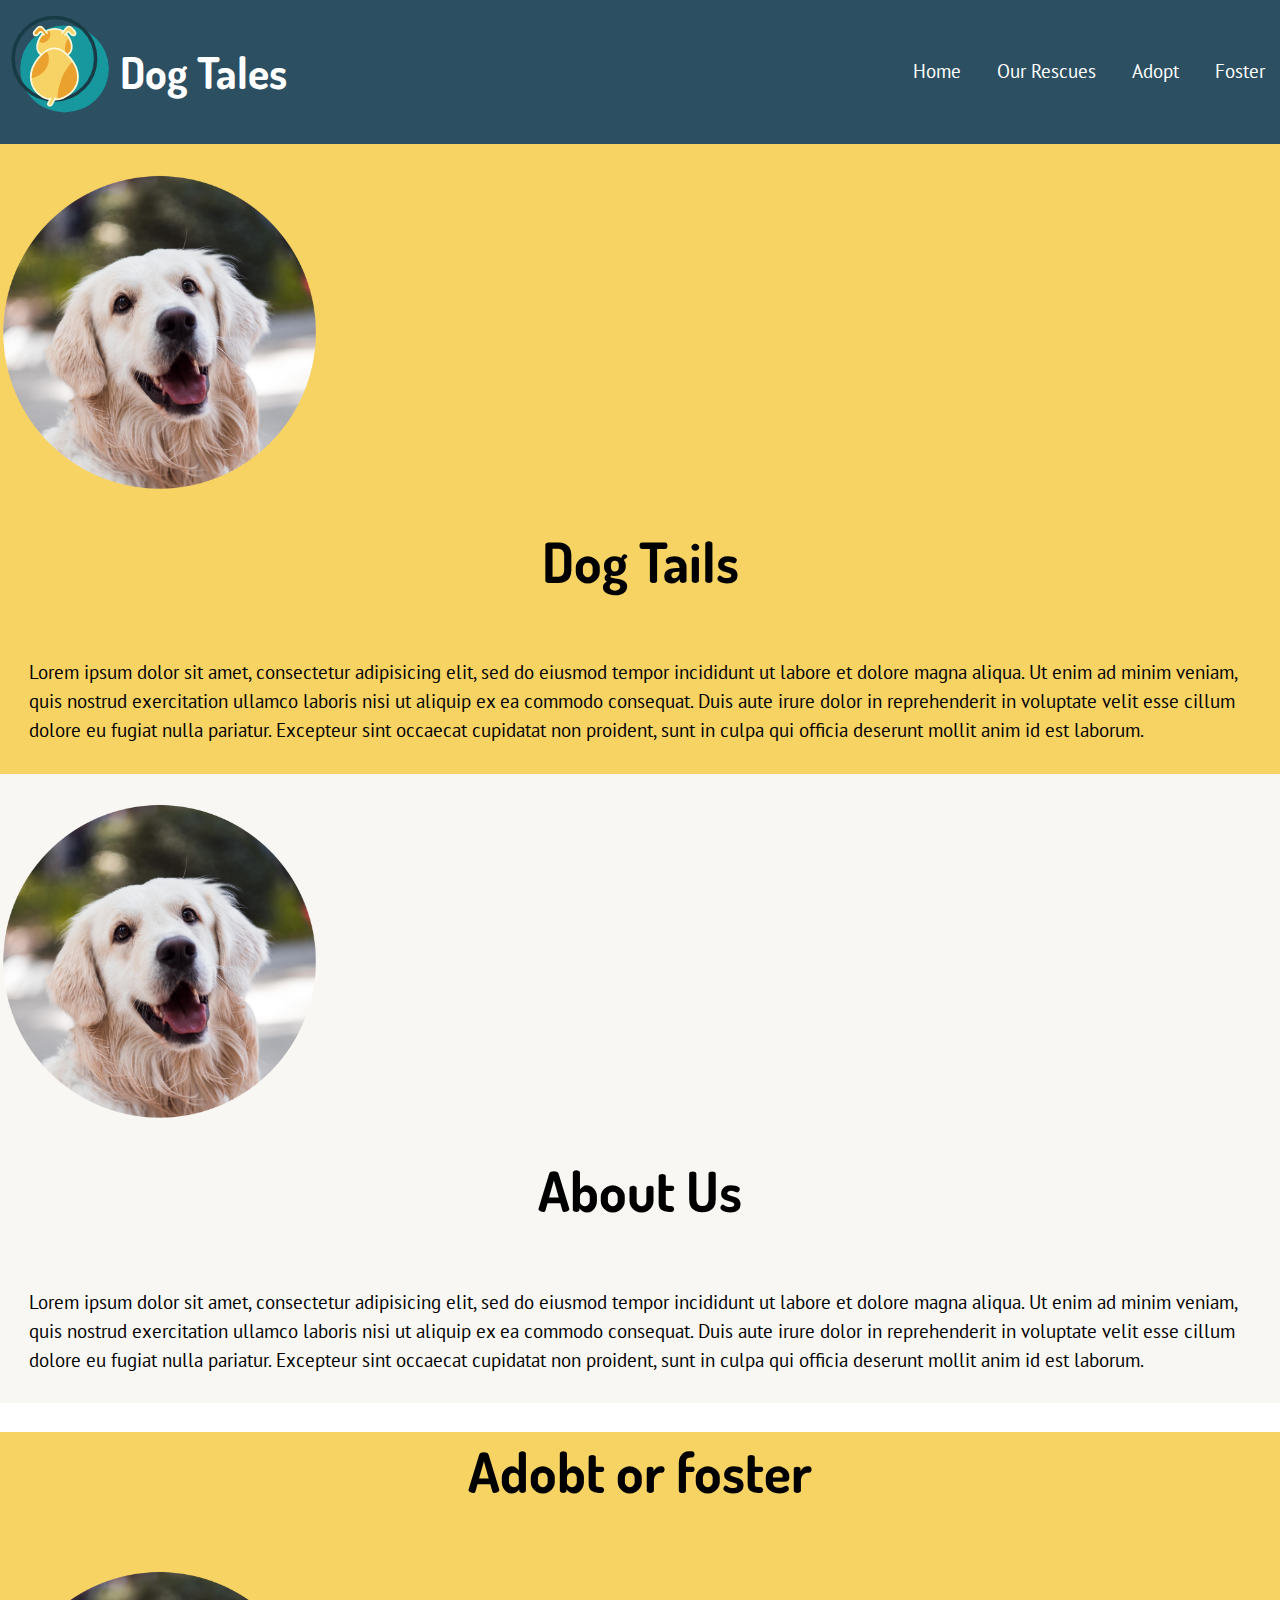
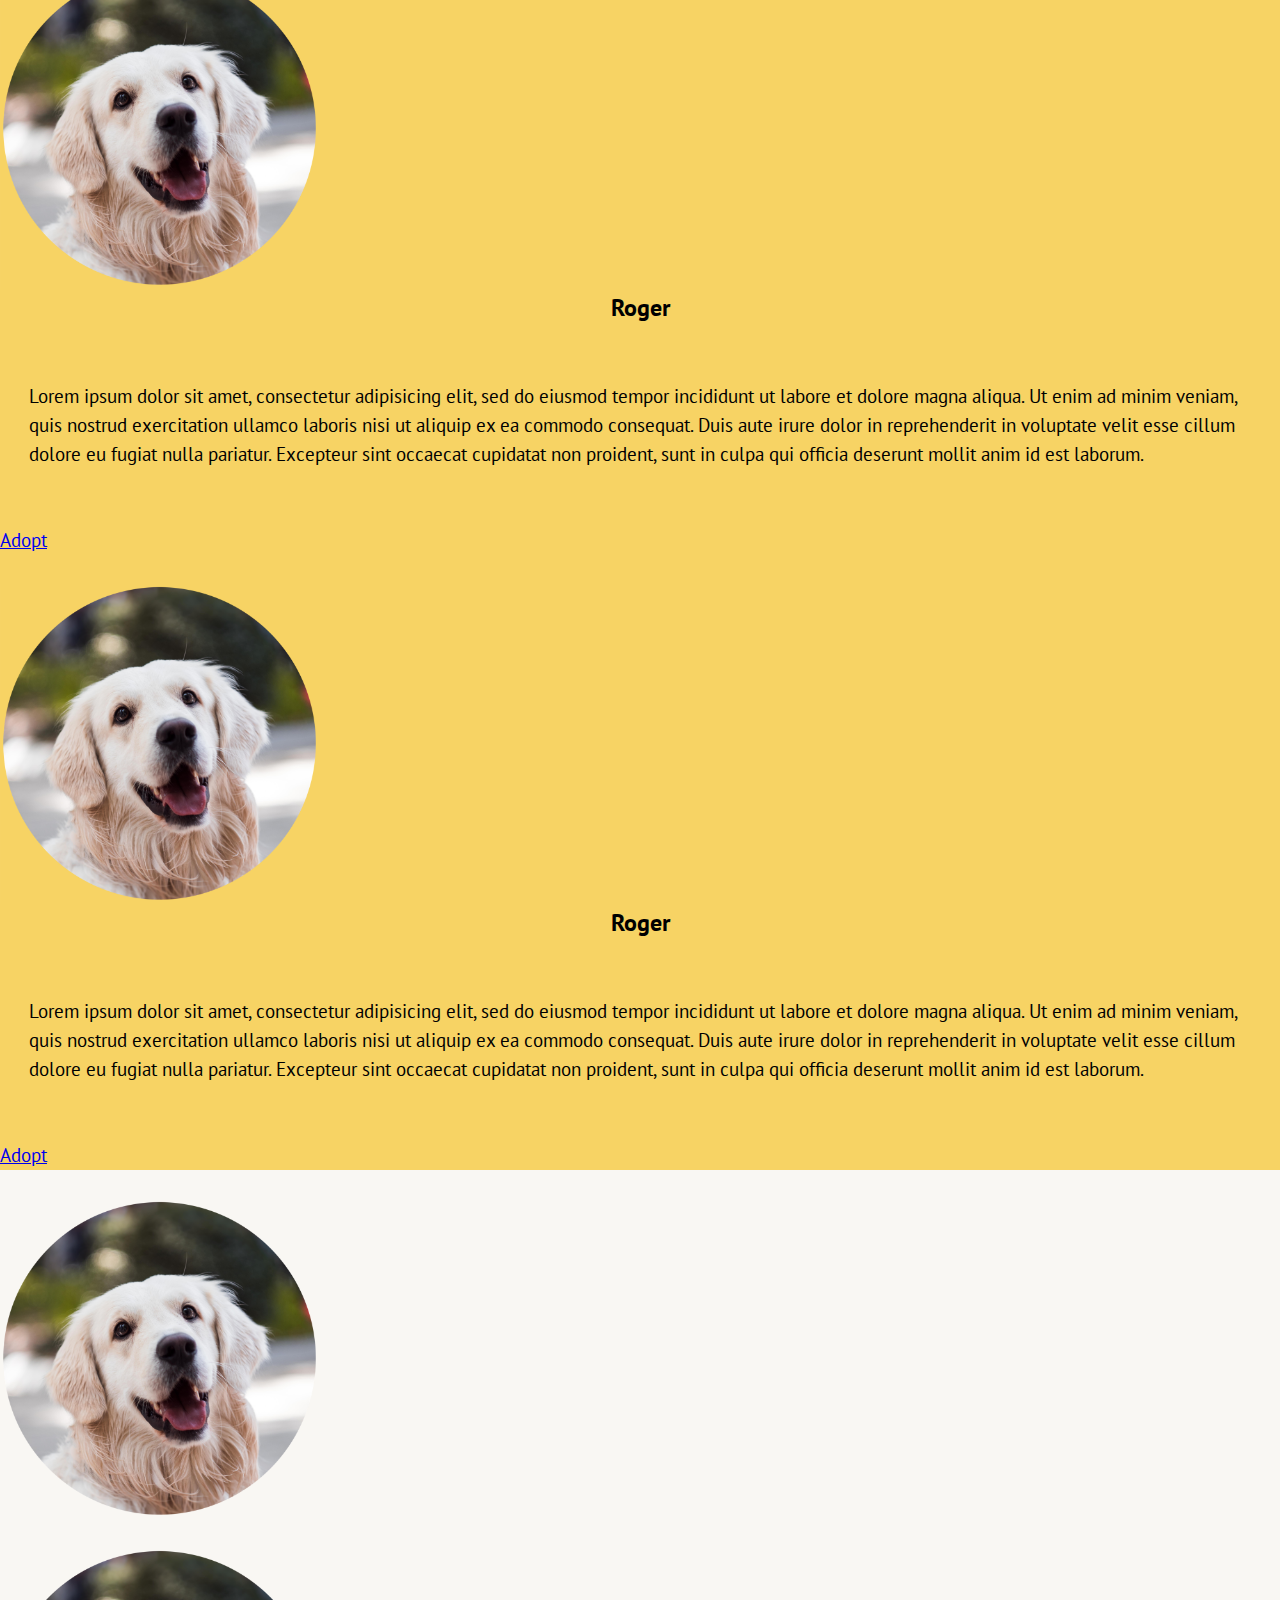
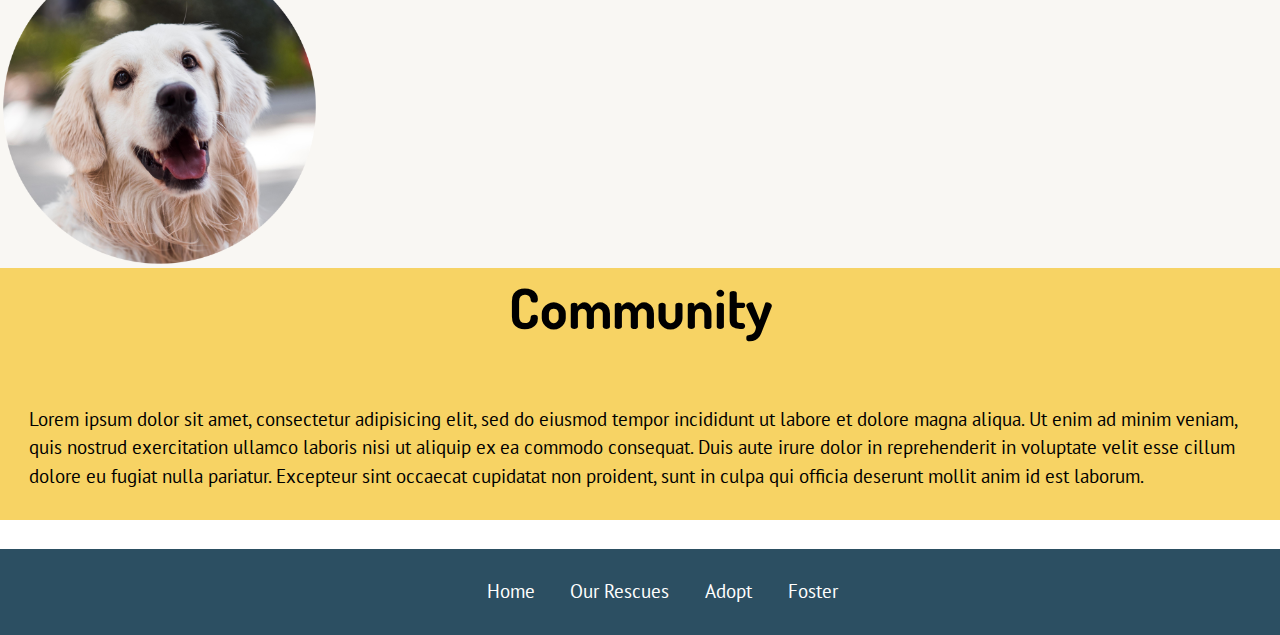
==== index.html @ 0942e9a0 "Add a section and article into the homepage" ====
<!DOCTYPE html>
<html lang="en" dir="ltr">
<head>
  <meta charset="utf-8">
  <title>Dog Tails</title>
  <meta name="viewport" content="width=device-width,initial-scale=1">
  <link href="css/modules.css" rel="stylesheet">
  <link href="css/grid.css" rel="stylesheet">
  <link href="css/type.css" rel="stylesheet">
  <link href="css/main.css" rel="stylesheet">
  <link href="https://fonts.googleapis.com/css?family=Dosis|PT+Sans" rel="stylesheet">
</head>

<body>
  <header class="grid grid-middle pad-t-1-2 pad-b-1-2" role="banner">
    <div class="unit xs-1 s-1 m-1-3 l-1-3">
      <img src="images/dog-tales-logo.svg" alt="" class="logo">
      <h1 class="yotta pad-t pad-1-2 dosis">Dog Tales</h1>
    </div>
    <nav class="unit xs-1 s-1 m-2-3 l-2-3 nav pad-t" role="nav">
      <ul class="text-right list-group">
        <li><a href="index.html" class="island-1-2">Home</a></li>
        <li><a href="rescues.html" class="island-1-2">Our Rescues</a></li>
        <li><a href="adopt.html" class="island-1-2">Adopt</a></li>
        <li><a href="#" class="island-1-2">Foster</a></li>
      </ul>
    </nav>
  </header>
  <main>
    <section class="yellow">
      <img src="images/lab.png" alt="" class="lab img-flex pad-t push">
      <h2 class="tena dosis text-center">Dog Tails</h2>
      <article class="island">Lorem ipsum dolor sit amet, consectetur adipisicing elit, sed do eiusmod tempor incididunt ut labore et dolore magna aliqua. Ut enim ad minim veniam, quis nostrud exercitation ullamco laboris nisi ut aliquip ex ea commodo consequat. Duis aute irure dolor in reprehenderit in voluptate velit esse cillum dolore eu fugiat nulla pariatur. Excepteur sint occaecat cupidatat non proident, sunt in culpa qui officia deserunt mollit anim id est laborum.</article>
    </section>
    <div class="cream">
      <img src="images/lab.png" alt="" class="lab img-flex pad-t push">
      <h2 class="tena dosis text-center">About Us</h2>
      <p class="island">Lorem ipsum dolor sit amet, consectetur adipisicing elit, sed do eiusmod tempor incididunt ut labore et dolore magna aliqua. Ut enim ad minim veniam, quis nostrud exercitation ullamco laboris nisi ut aliquip ex ea commodo consequat. Duis aute irure dolor in reprehenderit in voluptate velit esse cillum dolore eu fugiat nulla pariatur. Excepteur sint occaecat cupidatat non proident, sunt in culpa qui officia deserunt mollit anim id est laborum.</p>
    </div>
    <div class="yellow">
      <h2 class="tena dosis text-center">Adobt or foster</h2>
      <img src="images/lab.png" alt="" class="lab img-flex pad-t">
      <h4 class="text-center">Roger</h4>
      <p class="island">Lorem ipsum dolor sit amet, consectetur adipisicing elit, sed do eiusmod tempor incididunt ut labore et dolore magna aliqua. Ut enim ad minim veniam, quis nostrud exercitation ullamco laboris nisi ut aliquip ex ea commodo consequat. Duis aute irure dolor in reprehenderit in voluptate velit esse cillum dolore eu fugiat nulla pariatur. Excepteur sint occaecat cupidatat non proident, sunt in culpa qui officia deserunt mollit anim id est laborum.</p>
      <a href="adopt.html" class-"btn btn-ghost">Adopt</a>
      <img src="images/lab.png" alt="" class="lab img-flex pad-t">
      <h4 class="text-center">Roger</h4>
      <p class="island">Lorem ipsum dolor sit amet, consectetur adipisicing elit, sed do eiusmod tempor incididunt ut labore et dolore magna aliqua. Ut enim ad minim veniam, quis nostrud exercitation ullamco laboris nisi ut aliquip ex ea commodo consequat. Duis aute irure dolor in reprehenderit in voluptate velit esse cillum dolore eu fugiat nulla pariatur. Excepteur sint occaecat cupidatat non proident, sunt in culpa qui officia deserunt mollit anim id est laborum.</p>
      <a href="adopt.html" class-"btn btn-ghost">Adopt</a>
    </div>
    <div class="cream">
      <img src="images/lab.png" alt="" class="lab img-flex pad-t">
      <img src="images/lab.png" alt="" class="lab img-flex pad-t">
    </div>
    <div class="yellow">
      <h2 class="tena dosis text-center">Community</h2>
      <p class="island">Lorem ipsum dolor sit amet, consectetur adipisicing elit, sed do eiusmod tempor incididunt ut labore et dolore magna aliqua. Ut enim ad minim veniam, quis nostrud exercitation ullamco laboris nisi ut aliquip ex ea commodo consequat. Duis aute irure dolor in reprehenderit in voluptate velit esse cillum dolore eu fugiat nulla pariatur. Excepteur sint occaecat cupidatat non proident, sunt in culpa qui officia deserunt mollit anim id est laborum.</p>
    </div>
  </main>
  <footer>
    <nav class="unit xs-1 s-1 m-2-3 l-2-3 nav pad-t">
      <ul class="text-right list-group">
        <li><a href="index.html" class="island-1-2">Home</a></li>
        <li><a href="rescues.html" class="island-1-2">Our Rescues</a></li>
        <li><a href="adopt.html" class="island-1-2">Adopt</a></li>
        <li><a href="#" class="island-1-2">Foster</a></li>
      </ul>
    </nav>
  </footer>
</body>
</html>
---- css/modules.css ----
/*
 * Modulifier || Code released under the UNLICENSE
 * Code under other copyrights & licenses listed below.
 * https://modulifier.web-dev.tools/#responsive;images;list-group;embed;media-object;icons;hidden;positioning;nice-lists;forms;buttons;accessibility;print
 */

@-moz-viewport { width: device-width; scale: 1; }
@-ms-viewport { width: device-width; scale: 1; }
@-o-viewport { width: device-width; scale: 1; }
@-webkit-viewport { width: device-width; scale: 1; }
@viewport { width: device-width; scale: 1; }

html {
  box-sizing: border-box;
  -moz-text-size-adjust: 100%;
  -ms-text-size-adjust: 100%;
  -webkit-text-size-adjust: 100%;
  text-size-adjust: 100%;
}

*, *::before, *::after {
  box-sizing: inherit;
}

body {
  margin: 0;
}

article,
aside,
details,
figcaption,
figure,
footer,
header,
main,
menu,
nav,
section,
summary {
  display: block;
}

audio,
canvas,
progress,
video {
  display: inline-block;
  vertical-align: baseline;
}

template {
  display: none;
}

details {
  cursor: pointer;
}

audio:not([controls]) {
  display: none;
  height: 0;
}

a,
area,
button,
input,
label,
select,
textarea,
[tabindex] {
  -ms-touch-action: manipulation;
  touch-action: manipulation;
}

img {
  border: 0;
}

.img-flex,
.img-flex img {
  display: block;
  width: 100%;
}

svg {
  fill: currentColor;
}

svg:not(:root) {
  overflow: hidden;
}

svg.img-flex {
  width: 100%;
  height: 100%;
}

.image-replacement, .ir {
  overflow: hidden;
  direction: ltr;
  text-align: left;
  text-indent: 100%;
  white-space: nowrap;
}

.list-group, .list-group-inline, .list-group--inline {
  padding-left: 0;
  list-style-type: none;
}

.list-group > dd {
  margin-left: 0;
}

.list-group-inline::before,
.list-group-inline::after,
.list-group--inline::before,
.list-group--inline::after {
  content: "";
  display: table;
}

.list-group-inline::after,
.list-group--inline::after {
  clear: both;
}

.list-group-inline > li,
.list-group--inline > li {
  display: inline-block;
}

.list-group-inline > dt,
.list-group--inline > dt {
  clear: left;
  float: left;
  width: 11em;
}

.list-group-inline > dd,
.list-group--inline > dd {
  float: left;
  min-width: 12em;
}

.embed {
  margin-left: 0;
  margin-right: 0;
  overflow: hidden;
  position: relative;
  width: 100%;
}

.embed-1by1, .embed--1by1 {
  padding-top: 100%; /* Square */
}

.embed-4by3, .embed--4by3 {
  padding-top: 75%; /* Traditional TV/computer screens */
}

.embed-iso216, .embed--iso216 {
  padding-top: 70.92%; /* A-standard paper sizes */
}

.embed-3by2, .embed--3by2 {
  padding-top: 66.6%; /* Classic 35 mm film & most digital photos, landscape */
}

.embed-2by3, .embed--2by3 {
  padding-top: 150%; /* Classic 35 mm film & most digital photos, portrait */
}

.embed-golden, .embed--golden {
  padding-top: 61.8%; /* The Golden Ratio */
}

.embed-16by9, .embed--16by9 {
  padding-top: 56.25%; /* HD TV */
}

.embed-185by100, .embed--185by100 {
  padding-top: 54.05%; /* Common widescreen cinema */
}

.embed-24by10, .embed--24by10 {
  padding-top: 41.667%; /* Widescreen cinema: 2.4:1 */
}

.embed-3by1, .embed--3by1 {
  padding-top: 33.3333%; /* Panorama photos */
}

.embed-4by1, .embed--4by1 {
  padding-top: 25%; /* Polyvision */
}

.embed-5by1, .embed--5by1 {
  padding-top: 20%; /* Really wide... */
}

.embed-item, .embed__item {
  min-height: 100%;
  left: 0;
  position: absolute;
  top: 0;
  width: 100%;
}

.media {
  overflow: hidden;
}

.media-img, .media__img {
  float: left;
}

.media-img-reversed, .media__img--reversed {
  float: right;
}

.media-img-stacked, .media__img--stacked {
  float: none;
}

.media-body, .media__body {
  overflow: hidden;
  min-width: 12em; /* Slightly less than 200px, responsiveness built in */
}

.icon {
  display: inline-block;
  position: relative;
  background: transparent none no-repeat center center;
  background-size: contain;
  vertical-align: middle;
}

.i-16, .i--16 {
  height: 16px;
  width: 16px;
}

.i-18, .i--18 {
  height: 18px;
  width: 18px;
}

.i-20, .i--20 {
  height: 20px;
  width: 20px;
}

.i-24, .i--24 {
  height: 24px;
  width: 24px;
}

.i-32, .i--32 {
  height: 32px;
  width: 32px;
}

.i-48, .i--48 {
  height: 48px;
  width: 48px;
}

.i-64, .i--64 {
  height: 64px;
  width: 64px;
}

.i-96, .i--96 {
  height: 96px;
  width: 96px;
}

.i-128, .i--128 {
  height: 128px;
  width: 128px;
}

.i-192, .i--192 {
  height: 192px;
  width: 192px;
}

.i-256, .i--256 {
  height: 256px;
  width: 256px;
}

.icon img,
.icon svg {
  left: 0;
  height: 100%;
  position: absolute;
  top: 0;
  width: 100%;
  fill: currentColor;
}

.icon-label {
  vertical-align: middle;
}

.icon-link,
.icon-link:focus,
.icon-link:hover {
  text-decoration: none;
}

[hidden], .hidden {
  /* stylelint-disable declaration-no-important */
  display: none !important;
  visibility: hidden !important;
  /* stylelint-enable */
}

.visually-hidden {
  height: 1px;
  margin: -1px;
  overflow: hidden;
  padding: 0;
  position: absolute;
  width: 1px;
  border: 0;
  clip: rect(0 0 0 0);
  clip-path: inset(50%);
}

.visually-hidden.focusable:active, .visually-hidden.focusable:focus {
  height: auto;
  margin: 0;
  overflow: visible;
  position: static;
  width: auto;
  clip: auto;
  clip-path: none;
}

.invisible {
  visibility: hidden;
}

.chop,
.crop {
  overflow: hidden;
}

.truncate {
  max-width: 100%;
  overflow: hidden;
  width: 100%;
  text-overflow: ellipsis;
  white-space: nowrap;
}

.scrollable {
  max-width: 100%;
  overflow-x: auto;
  overflow-y: hidden;
  -webkit-overflow-scrolling: touch;
}

.clearfix::after {
  content: " ";
  display: block;
  clear: both;
}

.left {
  float: left;
}

.right {
  float: right;
}

.center-text,
.center-flow {
  text-align: center;
}

.center-block {
  margin-left: auto;
  margin-right: auto;
}

.no-auto-margins,
.not-centered {
  /* stylelint-disable declaration-no-important */
  margin-left: 0 !important;
  margin-right: 0 !important;
  /* stylelint-enable */
}

.center-content,
.center-content-vertical,
.center-contents,
.center-contents-vertical {
  display: -webkit-flex;
  display: -ms-flexbox;
  display: flex;
  -webkit-justify-content: center;
  -ms-flex-pack: center;
  justify-content: center;
  -webkit-align-items: center;
  -ms-flex-align: center;
  align-items: center;
  -webkit-align-content: center;
  -ms-flex-line-pack: center;
  align-content: center;
  -webkit-flex-direction: column wrap;
  -ms-flex-direction: column wrap;
  flex-flow: column wrap;
}

.center-content-start,
.center-content-vertical-start,
.center-contents-start,
.center-contents-vertical-start {
  display: -webkit-flex;
  display: -ms-flexbox;
  display: flex;
  -webkit-justify-content: center;
  -ms-flex-pack: center;
  justify-content: center;
  -webkit-flex-direction: column wrap;
  -ms-flex-direction: column wrap;
  flex-flow: column wrap;
}

.center-content-horizontal,
.center-contents-horizontal {
  display: -webkit-flex;
  display: -ms-flexbox;
  display: flex;
  -webkit-justify-content: center;
  -ms-flex-pack: center;
  justify-content: center;
  -webkit-align-items: center;
  -ms-flex-align: center;
  align-items: center;
  -webkit-align-content: center;
  -ms-flex-line-pack: center;
  align-content: center;
  -webkit-flex-direction: row wrap;
  -ms-flex-direction: row wrap;
  flex-flow: row wrap;
}

.inline {
  display: inline;
}

.block {
  display: block;
}

.inline-block, .ib {
  display: inline-block;
}

.valign-top {
  vertical-align: top;
}

.valign-bottom {
  vertical-align: bottom;
}

.valign-middle {
  vertical-align: middle;
}

.fixed {
  position: fixed;
}

.relative {
  position: relative;
}

[class*="pin-"],
.absolute {
  position: absolute;
}

.static {
  position: static;
}

.zindex-1 {
  z-index: 1;
}

.zindex-2 {
  z-index: 2;
}

.zindex-3 {
  z-index: 3;
}

.zindex-1000 {
  z-index: 1000;
}

.pin-top-left,
.pin-left-top,
.pin-tl,
.pin-lt {
  top: 0;
  left: 0;
}

.pin-top-right,
.pin-right-top,
.pin-tr,
.pin-rt {
  top: 0;
  right: 0;
}

.pin-bottom-left,
.pin-left-bottom,
.pin-bl,
.pin-lb {
  bottom: 0;
  left: 0;
}

.pin-bottom-right,
.pin-right-bottom,
.pin-br,
.pin-rb {
  bottom: 0;
  right: 0;
}

.pin-top-center,
.pin-center-top,
.pin-tc,
.pin-ct {
  left: 50%;
  top: 0;
  transform: translateX(-50%);
}

.pin-bottom-center,
.pin-center-bottom,
.pin-bc,
.pin-cb {
  bottom: 0;
  left: 50%;
  transform: translateX(-50%);
}

.pin-center-left,
.pin-left-center,
.pin-cl,
.pin-lc {
  left: 0;
  top: 50%;
  transform: translateY(-50%);
}

.pin-center-right,
.pin-right-center,
.pin-cr,
.pin-rc {
  right: 0;
  top: 50%;
  transform: translateY(-50%);
}

.pin-center, .pin-c {
  left: 50%;
  top: 50%;
  transform: translate(-50%, -50%);
}

.width-quarter, .w-1-4 {
  width: 25%;
}

.width-half, .w-1-2 {
  width: 50%;
}

.width-full, .w-1 {
  width: 100%;
}

.height-quarter, .h-1-4 {
  height: 25%;
}

.height-half, .h-1-2 {
  height: 50%;
}

.height-full, .h-1 {
  height: 100%;
}

.height-win-quarter, .h-w-1-4 {
  height: 25vh;
  max-height: 46em;
}

.height-win-half, .h-w-1-2 {
  height: 50vh;
  max-height: 46em;
}

.height-win-full, .h-w-1 {
  height: 100vh;
  max-height: 46em;
}

ul {
  list-style-type: none;
}

ul > li::before {
  content: "·";
  float: left;
  margin-left: -1.6em;
  width: 1.3em;
  text-align: right;
}

ol {
  counter-reset: ol-simple-numbers;
  list-style-type: none;
}

ol > li::before {
  float: left;
  margin-left: -1.6em;
  width: 1.3em;
  counter-increment: ol-simple-numbers;
  content: counter(ol-simple-numbers);
  text-align: right;
}

.list-group > li::before,
.list-group-inline > li::before,
.list-group--inline > li::before {
  content: none;
}

/* stylelint-disable no-descending-specificity */

/*
 * (c) Nicolas Gallagher and Jonathan Neal of Normalize.css || MIT License
 *     https://necolas.github.io/normalize.css/
 */

button,
input,
optgroup,
select,
textarea {
  color: inherit;
  font: inherit;
  margin: 0;
}

button,
input {
  overflow: visible;
}

button,
select {
  text-transform: none;
}

button,
html [type="button"],
[type="reset"],
[type="submit"] {
  -webkit-appearance: button;
  cursor: pointer;
}

button[disabled],
html input[disabled] {
  cursor: default;
}

button::-moz-focus-inner,
input::-moz-focus-inner {
  border: 0;
  padding: 0;
}

[type="checkbox"],
[type="radio"] {
  opacity: 0;
  position: absolute;
  height: 1px;
  width: 1px;
}

[type="number"]::-webkit-inner-spin-button,
[type="number"]::-webkit-outer-spin-button {
  height: auto;
}

[type="search"]::-webkit-search-cancel-button,
[type="search"]::-webkit-search-decoration {
  -webkit-appearance: none;
}

fieldset {
  padding-left: 0;
  padding-right: 0;

  border: 0;
  border-top: 2px solid #666;
}

legend {
  color: inherit;
  display: table;
  max-width: 100%;
  padding: 0 .3em 0 0;
  white-space: normal;

  border: 0;

  font-weight: bold;
}

optgroup {
  font-weight: bold;
}

::-webkit-input-placeholder {
  color: inherit;
  opacity: .54;
}

::-webkit-file-upload-button {
  -webkit-appearance: button;
  font: inherit;
}

/* End Normalize.css code */

label,
.label-block {
  display: block;
  cursor: pointer;
}

[type="checkbox"] + label,
[type="radio"] + label,
.label-inline {
  display: inline-block;
}

input:not([type]),
[type="text"],
[type="number"],
[type="search"],
[type="url"],
[type="email"],
[type="password"],
[type="tel"],
[type="datetime-local"],
[type="month"],
[type="week"],
[type="date"],
[type="time"],
[type="range"],
select,
textarea {
  -moz-appearance: none;
  -webkit-appearance: none;
  appearance: none;
}

input,
textarea {
  display: block;
  width: 100%;

  background-color: #fff;
  border: 2px solid #666;
  border-radius: 0;
}

label {
  vertical-align: middle;
}

textarea {
  max-width: 100%;
  min-height: 4em;
  overflow: auto;
}

[type="color"] {
  display: inline-block;
  width: 2em;
}

select {
  display: block;
  width: 100%;

  background-image: url("data:image/svg+xml,%3Csvg xmlns='http://www.w3.org/2000/svg' width='256' height='256' viewBox='0 0 256 256'%3E%3Cpath fill='none' stroke='%23000' stroke-miterlimit='10' stroke-width='70' d='M36.3 82.1l91.9 91.8 91.5-91.8'/%3E%3C/svg%3E");
  background-repeat: no-repeat;
  background-position: calc(100% - .4em) center;
  background-size: 18px auto;
  background-color: #fff;
  border: 2px solid #666;
  border-radius: 0;
}

[type="checkbox"] + label::before {
  content: " ";
  display: inline-block;
  height: 1.8em;
  margin-right: .3em;
  position: relative;
  vertical-align: middle;
  top: -.1em;
  width: 1.8em;

  background-color: #fff;
  background-size: cover;
  border: 2px solid #666;

  line-height: inherit;
}

[type="checkbox"]:checked + label::before {
  background-image: url("data:image/svg+xml,%3Csvg xmlns='http://www.w3.org/2000/svg' width='256' height='256' viewBox='0 0 256 256'%3E%3Cpath fill='none' stroke='%23000' stroke-miterlimit='10' stroke-width='50' d='M49.9 130.1l50.8 50.7L206.1 75.2'/%3E%3C/svg%3E");
}

[type="checkbox"]:focus + label::before {
  outline: 3px solid #000;
  z-index: 1000;
}

[type="radio"] + label::before {
  content: " ";
  display: inline-block;
  height: 1.8em;
  margin-right: .3em;
  position: relative;
  vertical-align: middle;
  top: -.1em;
  width: 1.8em;

  background-color: #fff;
  background-size: cover;
  border: 2px solid #666;
  border-radius: 50%;

  line-height: inherit;
}

[type="radio"]:checked + label::before {
  background-image: url("data:image/svg+xml,%3Csvg xmlns='http://www.w3.org/2000/svg' width='256' height='256' viewBox='0 0 256 256'%3E%3Ccircle cx='128' cy='128' r='70.4'/%3E%3C/svg%3E");
}

[type="radio"]:focus + label::before,
[type="radio"] + label:focus::before {
  box-shadow: 0 0 0 3px #000;
  z-index: 1000;
}

[type="range"] {
  border: 0;
  background-color: #fff;
}

[type="range"]::-webkit-slider-runnable-track {
  height: 6px;

  -webkit-appearance: none;
  appearance: none;
  background-color: #ccc;
  border: 0;
  border-radius: 3px;
}

[type="range"]:active::-webkit-slider-runnable-track {
  background-color: #ccc;
}

[type="range"]::-moz-range-track {
  height: 6px;

  -moz-appearance: none;
  appearance: none;
  background-color: #ccc;
  border: 0;
  border-radius: 3px;
}

[type="range"]:active::-moz-range-track {
  background-color: #ccc;
}

[type="range"]::-ms-track {
  height: 6px;

  -ms-appearance: none;
  appearance: none;
  background-color: #ccc;
  border: 0;
  border-radius: 3px;
}

[type="range"]:active::-ms-track {
  background-color: #ccc;
}

[type="range"]::-webkit-slider-thumb {
  margin-top: -4px;
  height: 16px;
  width: 16px;

  -webkit-appearance: none;
  appearance: none;
  background-color: #000;
  border: none;
  border-radius: 50%;
}

[type="range"]:hover::-webkit-slider-thumb {
  background-color: #000;
}

[type="range"]:active::-webkit-slider-thumb {
  background-color: #000;
}

[type="range"]::-moz-range-thumb {
  margin-top: -4px;
  height: 16px;
  width: 16px;

  -webkit-appearance: none;
  appearance: none;
  background-color: #000;
  border: none;
  border-radius: 50%;
}

[type="range"]:hover::-moz-range-thumb {
  background-color: #000;
}

[type="range"]:active::-moz-range-thumb {
  background-color: #000;
}

[type="range"]::-ms-thumb {
  margin-top: -4px;
  height: 16px;
  width: 16px;

  -webkit-appearance: none;
  appearance: none;
  background-color: #000;
  border: none;
  border-radius: 50%;
}

[type="range"]:hover::-ms-thumb {
  background-color: #000;
}

[type="range"]:active::-ms-thumb {
  background-color: #000;
}

[type="checkbox"].hide-custom-input + label::before,
[type="checkbox"] + .hide-custom-input::before,
[type="radio"].hide-custom-input + label::before,
[type="radio"] + .hide-custom-input::before {
  content: none;
  display: none;
}

/* stylelint-enable */

.link-box {
  display: block;
  text-decoration: none;
}

/* stylelint-disable no-descending-specificity */

button,
.btn {
  cursor: pointer;
  display: inline-block;
  margin: 0;
  overflow: visible;
  padding: .375em .75em .42em;
  -webkit-appearance: none;
  -moz-appearance: none;
  appearance: none;
  background-color: #333;
  border-radius: 4px;
  border: 3px solid #333;
  color: #fff;
  font: inherit;
  text-decoration: none;
  text-transform: none;
}

button::-moz-focus-inner {
  border: 0;
  padding: 0;
}

/* stylelint-enable */

button:focus,
button:hover,
.btn:focus,
.btn:hover {
  background-color: #000;
  border-color: #000;
  color: #fff;
}

button[disabled] {
  cursor: default;
}

.btn-light, .btn--light {
  background-color: #e2e2e2;
  border-color: #e2e2e2;
  color: #000;
}

.btn-light:focus,
.btn-light:hover,
.btn--light:focus,
.btn--light:hover {
  background-color: #666;
  border-color: #666;
  color: #fff;
}

.btn-ghost,
.btn--ghost {
  background-color: transparent;
  border-color: #333;
  color: #000;
}

.btn-ghost:focus,
.btn-ghost:hover,
.btn--ghost:focus,
.btn--ghost:hover {
  background-color: #e2e2e2;
  border-color: #000;
  color: #000;
}

.btn-link {
  display: inline;
  padding: 0;
  background-color: transparent;
  border-radius: 0;
  border: 0;
  color: inherit;
}

.btn-link:focus,
.btn-link:hover {
  background-color: transparent;
  color: inherit;
}

a:hover, a:active {
  outline: none;
}

a:focus,
[tabindex="0"]:focus,
details:focus,
summary:focus,
input:focus,
textarea:focus,
button:focus,
select:focus {
  outline: 3px solid #000;
  outline-offset: 0;
}

a:focus, [tabindex="0"]:focus {
  outline-offset: 3px;
}

.skip-links {
  margin: 0;
  padding: 0;
  list-style-type: none;
}

.skip-links > li::before {
  content: none; /* Remove the bullets if nice lists is selected */
}

.skip-links a,
.skip-links button {
  padding: .5em .75em;
  position: absolute;
  top: -10em;
  z-index: 10000; /* To make sure they're always on top */
  background-color: #000;
  border: 0;
  color: #fff;
  font-size: 1.125rem;
  font-weight: bold;
  text-decoration: none;
}

.skip-links a:focus,
.skip-links button:focus {
  outline-offset: 3px;
  top: 0;
}

[aria-busy="true"] {
  cursor: progress;
}

[aria-controls] {
  cursor: pointer;
}

[aria-disabled] {
  cursor: default;
}

.print-only {
  display: none;
  visibility: hidden;
}

.page-break-before {
  page-break-before: always;
}

.page-break-after {
  page-break-after: always;
}

.no-page-break-inside {
  page-break-inside: avoid;
}

@media print {

  /* stylelint-disable declaration-no-important */

  .no-print {
    display: none !important;
    visibility: hidden !important;
  }

  .print-only,
  .force-print {
    display: block !important;
    visibility: visible !important;
  }

  /* stylelint-enable */

  .visually-hidden.force-print {
    height: auto;
    margin: 0;
    overflow: visible;
    padding: 0;
    position: static;
    width: auto;
    border: 0;
    clip: initial;
    clip-path: none;
  }

  /*
   * (c) Fabien Sa || MIT License
   *     http://bafs.github.io/Gutenberg/
   */

  table,
  blockquote,
  pre,
  code,
  figure,
  li,
  hr,
  ul,
  ol,
  a,
  tr {
    page-break-inside: avoid;
  }

  h1, h2, h3, h4, h5, h6, p, a {
    orphans: 3;
    widows: 3;
  }

  h1,
  h2,
  h3,
  h4,
  h5,
  h6 {
    page-break-after: avoid;
    page-break-inside: avoid;
  }

  h1 + p,
  h2 + p,
  h3 + p,
  h4 + p,
  h5 + p,
  h6 + p {
    page-break-before: avoid;
  }

  img {
    page-break-after: auto;
    page-break-before: auto;
    page-break-inside: avoid;
  }

  /* stylelint-disable declaration-no-important */

  pre {
    white-space: pre-wrap !important;
    word-wrap: break-word;
  }

  /* stylelint-enable */

  /* End Gutenberg code */

  /*
   * (c) HTML5 Boilerplate || MIT License
   *     https://html5boilerplate.com/
   */

  /* stylelint-disable declaration-no-important */

  *, *::before, *::after, *::first-letter, *::first-line {
    background: none transparent !important;
    color: #000 !important;
    box-shadow: none !important;
    text-shadow: none !important;
  }

  /* stylelint-enable */

  a, a:visited {
    text-decoration: underline;
  }

  a[href]::after {
    content: " (" attr(href) ")";
  }

  abbr[title]::after {
    content: " (" attr(title) ")";
  }

  a[href^="#"]::after,
  a[href^="javascript:"]::after,
  a.no-print-href::after,
  a.href-no-print::after {
    content: "";
  }

  thead {
    display: table-header-group;
  }

  /* End HTML5 Boilerplate code */

}
---- css/grid.css ----
/*
  Gridifier || Code released under the UNLICENSE
  https://gridifier.web-dev.tools/#xs,3,0,0,0;s,3,25,0,0;m,3,38,1,1;l,3,60,1,1;xl,3,6020,1,1
*/

.grid {
  margin: 0;
  padding: 0;
  letter-spacing: -.31em;
  text-rendering: optimizeSpeed;
  display: -webkit-flex;
  display: -ms-flexbox;
  display: flex;
  -webkit-flex-flow: row wrap;
  -ms-flex-flow: row wrap;
  flex-flow: row wrap;
}

.grid-bottom {
  -webkit-align-items: flex-end;
  -ms-align-items: flex-end;
  align-items: flex-end;
}

.grid-middle {
  -webkit-align-items: center;
  -ms-align-items: center;
  align-items: center;
}

.grid-stretch {
  -webkit-align-items: stretch;
  -ms-align-items: stretch;
  align-items: stretch;
}

.opera-only :-o-prefocus,
.grid {
  word-spacing: -.43em;
}

.unit {
  letter-spacing: normal;
  text-rendering: auto;
  vertical-align: top;
  word-spacing: normal;
  display: inline-block;
  visibility: visible;
}

.grid-bottom .unit {
  vertical-align: bottom;
}

.grid-middle .unit {
  vertical-align: middle;
}

[class*="unit-push-"],
[class*="unit-pull-"] {
  position: relative;
}

.unit-content-distribute {
  display: -ms-flexbox;
  display: -webkit-flex;
  display: flex;
  -ms-flex-direction: column;
  -webkit-flex-direction: column;
  flex-direction: column;
  -ms-flex-pack: justify;
  -webkit-justify-content: space-between;
  justify-content: space-between;
}

.unit-content-center,
.unit-content-center-vertical {
  display: -webkit-flex;
  display: -ms-flexbox;
  display: flex;
  -webkit-justify-content: center;
  -ms-flex-pack: center;
  justify-content: center;
  -webkit-align-items: center;
  -ms-flex-align: center;
  align-items: center;
  -webkit-align-content: center;
  -ms-flex-line-pack: center;
  align-content: center;
  -webkit-flex-direction: column wrap;
  -ms-flex-direction: column wrap;
  flex-flow: column wrap;
}

.unit-content-center-horizontal {
  display: -webkit-flex;
  display: -ms-flexbox;
  display: flex;
  -webkit-justify-content: center;
  -ms-flex-pack: center;
  justify-content: center;
  -webkit-align-items: center;
  -ms-flex-align: center;
  align-items: center;
  -webkit-align-content: center;
  -ms-flex-line-pack: center;
  align-content: center;
  -webkit-flex-direction: row wrap;
  -ms-flex-direction: row wrap;
  flex-flow: row wrap;
}

.content-fill,
.content-stretch {
  -ms-flex-grow: 2;
  -webkit-flex-grow: 2;
  flex-grow: 2;
  max-width: 100%; /* @bugfix: IE 10, 11 */
}

.content-shrink {
  -ms-align-self: center;
  -webkit-align-self: center;
  align-self: center;
}

.unit-xs-hidden,
.xs-0 {
  display: none;
  visibility: hidden;
}

.unit-xs-centered {
  margin: 0 auto;
}

.unit-xs-1,
.xs-1 {
  display: block;
  visibility: visible;
  width: 100%;
}

.unit-xs-1-2,
.xs-1-2 {
  width: 50%;
}

.unit-xs-1-3,
.xs-1-3 {
  width: 33.3333%;
}

.unit-xs-2-3,
.xs-2-3 {
  width: 66.6667%;
}

.unit-xs-1-2,
.xs-1-2,
.unit-xs-1-3,
.xs-1-3,
.unit-xs-2-3,
.xs-2-3 {
  display: inline-block;
  visibility: visible;
}

.unit-xs-1-2[class*="-content-"],
.xs-1-2[class*="-content-"],
.unit-xs-1-3[class*="-content-"],
.xs-1-3[class*="-content-"],
.unit-xs-2-3[class*="-content-"],
.xs-2-3[class*="-content-"] {
  display: -webkit-flex;
  display: -ms-flexbox;
  display: flex;
}

.unit-xs-content-distribute,
.xs-content-distribute {
  display: -ms-flexbox;
  display: -webkit-flex;
  display: flex;
  -ms-flex-direction: column;
  -webkit-flex-direction: column;
  flex-direction: column;
  -ms-flex-pack: justify;
  -webkit-justify-content: space-between;
  justify-content: space-between;
}

.unit-xs-content-center,
.unit-xs-content-center-vertical {
  display: -webkit-flex;
  display: -ms-flexbox;
  display: flex;
  -webkit-justify-content: center;
  -ms-flex-pack: center;
  justify-content: center;
  -webkit-align-items: center;
  -ms-flex-align: center;
  align-items: center;
  -webkit-align-content: center;
  -ms-flex-line-pack: center;
  align-content: center;
  -webkit-flex-direction: column wrap;
  -ms-flex-direction: column wrap;
  flex-flow: column wrap;
}

.unit-xs-content-center-horizontal {
  display: -webkit-flex;
  display: -ms-flexbox;
  display: flex;
  -webkit-justify-content: center;
  -ms-flex-pack: center;
  justify-content: center;
  -webkit-align-items: center;
  -ms-flex-align: center;
  align-items: center;
  -webkit-align-content: center;
  -ms-flex-line-pack: center;
  align-content: center;
  -webkit-flex-direction: row wrap;
  -ms-flex-direction: row wrap;
  flex-flow: row wrap;
}

.xs-content-fill,
.xs-content-stretch {
  -ms-flex-grow: 2;
  -webkit-flex-grow: 2;
  flex-grow: 2;
  max-width: 100%; /* @bugfix: IE 10, 11 */
}

.xs-content-shrink {
  -ms-align-self: center;
  -webkit-align-self: center;
  align-self: center;
}

@media only screen and (min-width: 25em) {

  .unit-s-hidden,
  .s-0 {
    display: none;
    visibility: hidden;
  }

  .unit-s-centered {
    margin: 0 auto;
  }

  .unit-s-1,
  .s-1 {
    display: block;
    visibility: visible;
    width: 100%;
  }

  .unit-s-1-2,
  .s-1-2 {
    width: 50%;
  }

  .unit-s-1-3,
  .s-1-3 {
    width: 33.3333%;
  }

  .unit-s-2-3,
  .s-2-3 {
    width: 66.6667%;
  }

  .unit-s-1-2,
  .s-1-2,
  .unit-s-1-3,
  .s-1-3,
  .unit-s-2-3,
  .s-2-3 {
    display: inline-block;
    visibility: visible;
  }

  .unit-s-1-2[class*="-content-"],
  .s-1-2[class*="-content-"],
  .unit-s-1-3[class*="-content-"],
  .s-1-3[class*="-content-"],
  .unit-s-2-3[class*="-content-"],
  .s-2-3[class*="-content-"] {
    display: -webkit-flex;
    display: -ms-flexbox;
    display: flex;
  }

  .unit-s-content-distribute,
  .s-content-distribute {
    display: -ms-flexbox;
    display: -webkit-flex;
    display: flex;
    -ms-flex-direction: column;
    -webkit-flex-direction: column;
    flex-direction: column;
    -ms-flex-pack: justify;
    -webkit-justify-content: space-between;
    justify-content: space-between;
  }

  .unit-s-content-center,
  .unit-s-content-center-vertical {
    display: -webkit-flex;
    display: -ms-flexbox;
    display: flex;
    -webkit-justify-content: center;
    -ms-flex-pack: center;
    justify-content: center;
    -webkit-align-items: center;
    -ms-flex-align: center;
    align-items: center;
    -webkit-align-content: center;
    -ms-flex-line-pack: center;
    align-content: center;
    -webkit-flex-direction: column wrap;
    -ms-flex-direction: column wrap;
    flex-flow: column wrap;
  }

  .unit-s-content-center-horizontal {
    display: -webkit-flex;
    display: -ms-flexbox;
    display: flex;
    -webkit-justify-content: center;
    -ms-flex-pack: center;
    justify-content: center;
    -webkit-align-items: center;
    -ms-flex-align: center;
    align-items: center;
    -webkit-align-content: center;
    -ms-flex-line-pack: center;
    align-content: center;
    -webkit-flex-direction: row wrap;
    -ms-flex-direction: row wrap;
    flex-flow: row wrap;
  }

  .s-content-fill,
  .s-content-stretch {
    -ms-flex-grow: 2;
    -webkit-flex-grow: 2;
    flex-grow: 2;
    max-width: 100%; /* @bugfix: IE 10, 11 */
  }

  .s-content-shrink {
    -ms-align-self: center;
    -webkit-align-self: center;
    align-self: center;
  }

}

@media only screen and (min-width: 38em) {

  .unit-m-hidden,
  .m-0 {
    display: none;
    visibility: hidden;
  }

  .unit-m-centered {
    margin: 0 auto;
  }

  .unit-m-1,
  .m-1 {
    display: block;
    visibility: visible;
    width: 100%;
  }

  .unit-offset-m-0 {
    margin-left: 0;
  }

  .unit-push-m-0,
  .unit-pull-m-0 {
    left: 0;
  }

  .unit-m-1-2,
  .m-1-2 {
    width: 50%;
  }

  .unit-offset-m-1-2 {
    margin-left: 50%;
  }

  .unit-push-m-1-2 {
    left: 50%;
  }

  .unit-pull-m-1-2 {
    left: -50%;
  }

  .unit-m-1-3,
  .m-1-3 {
    width: 33.3333%;
  }

  .unit-offset-m-1-3 {
    margin-left: 33.3333%;
  }

  .unit-push-m-1-3 {
    left: 33.3333%;
  }

  .unit-pull-m-1-3 {
    left: -33.3333%;
  }

  .unit-m-2-3,
  .m-2-3 {
    width: 66.6667%;
  }

  .unit-offset-m-2-3 {
    margin-left: 66.6667%;
  }

  .unit-push-m-2-3 {
    left: 66.6667%;
  }

  .unit-pull-m-2-3 {
    left: -66.6667%;
  }

  .unit-m-1-2,
  .m-1-2,
  .unit-m-1-3,
  .m-1-3,
  .unit-m-2-3,
  .m-2-3 {
    display: inline-block;
    visibility: visible;
  }

  .unit-m-1-2[class*="-content-"],
  .m-1-2[class*="-content-"],
  .unit-m-1-3[class*="-content-"],
  .m-1-3[class*="-content-"],
  .unit-m-2-3[class*="-content-"],
  .m-2-3[class*="-content-"] {
    display: -webkit-flex;
    display: -ms-flexbox;
    display: flex;
  }

  .unit-m-content-distribute,
  .m-content-distribute {
    display: -ms-flexbox;
    display: -webkit-flex;
    display: flex;
    -ms-flex-direction: column;
    -webkit-flex-direction: column;
    flex-direction: column;
    -ms-flex-pack: justify;
    -webkit-justify-content: space-between;
    justify-content: space-between;
  }

  .unit-m-content-center,
  .unit-m-content-center-vertical {
    display: -webkit-flex;
    display: -ms-flexbox;
    display: flex;
    -webkit-justify-content: center;
    -ms-flex-pack: center;
    justify-content: center;
    -webkit-align-items: center;
    -ms-flex-align: center;
    align-items: center;
    -webkit-align-content: center;
    -ms-flex-line-pack: center;
    align-content: center;
    -webkit-flex-direction: column wrap;
    -ms-flex-direction: column wrap;
    flex-flow: column wrap;
  }

  .unit-m-content-center-horizontal {
    display: -webkit-flex;
    display: -ms-flexbox;
    display: flex;
    -webkit-justify-content: center;
    -ms-flex-pack: center;
    justify-content: center;
    -webkit-align-items: center;
    -ms-flex-align: center;
    align-items: center;
    -webkit-align-content: center;
    -ms-flex-line-pack: center;
    align-content: center;
    -webkit-flex-direction: row wrap;
    -ms-flex-direction: row wrap;
    flex-flow: row wrap;
  }

  .m-content-fill,
  .m-content-stretch {
    -ms-flex-grow: 2;
    -webkit-flex-grow: 2;
    flex-grow: 2;
    max-width: 100%; /* @bugfix: IE 10, 11 */
  }

  .m-content-shrink {
    -ms-align-self: center;
    -webkit-align-self: center;
    align-self: center;
  }

}

@media only screen and (min-width: 60em) {

  .unit-l-hidden,
  .l-0 {
    display: none;
    visibility: hidden;
  }

  .unit-l-centered {
    margin: 0 auto;
  }

  .unit-l-1,
  .l-1 {
    display: block;
    visibility: visible;
    width: 100%;
  }

  .unit-offset-l-0 {
    margin-left: 0;
  }

  .unit-push-l-0,
  .unit-pull-l-0 {
    left: 0;
  }

  .unit-l-1-2,
  .l-1-2 {
    width: 50%;
  }

  .unit-offset-l-1-2 {
    margin-left: 50%;
  }

  .unit-push-l-1-2 {
    left: 50%;
  }

  .unit-pull-l-1-2 {
    left: -50%;
  }

  .unit-l-1-3,
  .l-1-3 {
    width: 33.3333%;
  }

  .unit-offset-l-1-3 {
    margin-left: 33.3333%;
  }

  .unit-push-l-1-3 {
    left: 33.3333%;
  }

  .unit-pull-l-1-3 {
    left: -33.3333%;
  }

  .unit-l-2-3,
  .l-2-3 {
    width: 66.6667%;
  }

  .unit-offset-l-2-3 {
    margin-left: 66.6667%;
  }

  .unit-push-l-2-3 {
    left: 66.6667%;
  }

  .unit-pull-l-2-3 {
    left: -66.6667%;
  }

  .unit-l-1-2,
  .l-1-2,
  .unit-l-1-3,
  .l-1-3,
  .unit-l-2-3,
  .l-2-3 {
    display: inline-block;
    visibility: visible;
  }

  .unit-l-1-2[class*="-content-"],
  .l-1-2[class*="-content-"],
  .unit-l-1-3[class*="-content-"],
  .l-1-3[class*="-content-"],
  .unit-l-2-3[class*="-content-"],
  .l-2-3[class*="-content-"] {
    display: -webkit-flex;
    display: -ms-flexbox;
    display: flex;
  }

  .unit-l-content-distribute,
  .l-content-distribute {
    display: -ms-flexbox;
    display: -webkit-flex;
    display: flex;
    -ms-flex-direction: column;
    -webkit-flex-direction: column;
    flex-direction: column;
    -ms-flex-pack: justify;
    -webkit-justify-content: space-between;
    justify-content: space-between;
  }

  .unit-l-content-center,
  .unit-l-content-center-vertical {
    display: -webkit-flex;
    display: -ms-flexbox;
    display: flex;
    -webkit-justify-content: center;
    -ms-flex-pack: center;
    justify-content: center;
    -webkit-align-items: center;
    -ms-flex-align: center;
    align-items: center;
    -webkit-align-content: center;
    -ms-flex-line-pack: center;
    align-content: center;
    -webkit-flex-direction: column wrap;
    -ms-flex-direction: column wrap;
    flex-flow: column wrap;
  }

  .unit-l-content-center-horizontal {
    display: -webkit-flex;
    display: -ms-flexbox;
    display: flex;
    -webkit-justify-content: center;
    -ms-flex-pack: center;
    justify-content: center;
    -webkit-align-items: center;
    -ms-flex-align: center;
    align-items: center;
    -webkit-align-content: center;
    -ms-flex-line-pack: center;
    align-content: center;
    -webkit-flex-direction: row wrap;
    -ms-flex-direction: row wrap;
    flex-flow: row wrap;
  }

  .l-content-fill,
  .l-content-stretch {
    -ms-flex-grow: 2;
    -webkit-flex-grow: 2;
    flex-grow: 2;
    max-width: 100%; /* @bugfix: IE 10, 11 */
  }

  .l-content-shrink {
    -ms-align-self: center;
    -webkit-align-self: center;
    align-self: center;
  }

}

@media only screen and (min-width: 6020em) {

  .unit-xl-hidden,
  .xl-0 {
    display: none;
    visibility: hidden;
  }

  .unit-xl-centered {
    margin: 0 auto;
  }

  .unit-xl-1,
  .xl-1 {
    display: block;
    visibility: visible;
    width: 100%;
  }

  .unit-offset-xl-0 {
    margin-left: 0;
  }

  .unit-push-xl-0,
  .unit-pull-xl-0 {
    left: 0;
  }

  .unit-xl-1-2,
  .xl-1-2 {
    width: 50%;
  }

  .unit-offset-xl-1-2 {
    margin-left: 50%;
  }

  .unit-push-xl-1-2 {
    left: 50%;
  }

  .unit-pull-xl-1-2 {
    left: -50%;
  }

  .unit-xl-1-3,
  .xl-1-3 {
    width: 33.3333%;
  }

  .unit-offset-xl-1-3 {
    margin-left: 33.3333%;
  }

  .unit-push-xl-1-3 {
    left: 33.3333%;
  }

  .unit-pull-xl-1-3 {
    left: -33.3333%;
  }

  .unit-xl-2-3,
  .xl-2-3 {
    width: 66.6667%;
  }

  .unit-offset-xl-2-3 {
    margin-left: 66.6667%;
  }

  .unit-push-xl-2-3 {
    left: 66.6667%;
  }

  .unit-pull-xl-2-3 {
    left: -66.6667%;
  }

  .unit-xl-1-2,
  .xl-1-2,
  .unit-xl-1-3,
  .xl-1-3,
  .unit-xl-2-3,
  .xl-2-3 {
    display: inline-block;
    visibility: visible;
  }

  .unit-xl-1-2[class*="-content-"],
  .xl-1-2[class*="-content-"],
  .unit-xl-1-3[class*="-content-"],
  .xl-1-3[class*="-content-"],
  .unit-xl-2-3[class*="-content-"],
  .xl-2-3[class*="-content-"] {
    display: -webkit-flex;
    display: -ms-flexbox;
    display: flex;
  }

  .unit-xl-content-distribute,
  .xl-content-distribute {
    display: -ms-flexbox;
    display: -webkit-flex;
    display: flex;
    -ms-flex-direction: column;
    -webkit-flex-direction: column;
    flex-direction: column;
    -ms-flex-pack: justify;
    -webkit-justify-content: space-between;
    justify-content: space-between;
  }

  .unit-xl-content-center,
  .unit-xl-content-center-vertical {
    display: -webkit-flex;
    display: -ms-flexbox;
    display: flex;
    -webkit-justify-content: center;
    -ms-flex-pack: center;
    justify-content: center;
    -webkit-align-items: center;
    -ms-flex-align: center;
    align-items: center;
    -webkit-align-content: center;
    -ms-flex-line-pack: center;
    align-content: center;
    -webkit-flex-direction: column wrap;
    -ms-flex-direction: column wrap;
    flex-flow: column wrap;
  }

  .unit-xl-content-center-horizontal {
    display: -webkit-flex;
    display: -ms-flexbox;
    display: flex;
    -webkit-justify-content: center;
    -ms-flex-pack: center;
    justify-content: center;
    -webkit-align-items: center;
    -ms-flex-align: center;
    align-items: center;
    -webkit-align-content: center;
    -ms-flex-line-pack: center;
    align-content: center;
    -webkit-flex-direction: row wrap;
    -ms-flex-direction: row wrap;
    flex-flow: row wrap;
  }

  .xl-content-fill,
  .xl-content-stretch {
    -ms-flex-grow: 2;
    -webkit-flex-grow: 2;
    flex-grow: 2;
    max-width: 100%; /* @bugfix: IE 10, 11 */
  }

  .xl-content-shrink {
    -ms-align-self: center;
    -webkit-align-self: center;
    align-self: center;
  }

}
---- css/type.css ----
/*
  Typografier || Code released under the UNLICENSE
  https://typografier.web-dev.tools/#0,100,1.3,1.067,0;38,110,1.4,1.125,1;60,120,1.5,1.125,1;90,130,1.5,1.125,1
*/

html {
  font-size: 100%;
  line-height: 1.3;
}

a {
  background-color: transparent;
  -webkit-text-decoration-skip: objects;
}

sub,
sup {
  font-size: .75em;
  line-height: 1px;
  position: relative;
  vertical-align: baseline;
}

sup {
  top: -.5em;
}

sub {
  bottom: -.25em;
}

pre,
code,
kbd,
samp {
  font-size: 1em;
}

abbr[title] {
  border-bottom: none;
  text-decoration: underline;
  text-decoration: underline dotted;
}

b,
strong {
  font-weight: bold;
}

dfn,
caption {
  font-style: italic;
}

hr {
  border: 0;
  border-top: 2px solid #000;
  height: 0;
}

table {
  border-collapse: collapse;
  border-spacing: 0;
  width: 100%;
  table-layout: fixed;
}

caption {
  text-align: left;
}

th,
td {
  border-bottom: 1px solid #000;
  text-align: left;
  vertical-align: top;
}

thead th {
  vertical-align: bottom;

  border-bottom-width: 2px;
}

.text-left {
  text-align: left;
}

.text-right {
  text-align: right;
}

.text-center {
  text-align: center;
}

.normal {
  font-weight: normal;
  font-style: normal;
}

.not-bold {
  font-weight: normal;
}

.not-italic {
  font-style: normal;
}

.bold {
  font-weight: bold;
}

.italic {
  font-style: italic;
}

.text-upper {
  text-transform: uppercase;
}

.text-lower {
  text-transform: lowercase;
}

.wrapper {
  margin-left: auto;
  margin-right: auto;
  max-width: 52em;
  width: 100%;
}

.wrapper-no-center {
  max-width: 52em;
  width: 100%;
}

.max-length {
  margin-left: auto;
  margin-right: auto;
  max-width: 36em;
  width: 100%;
}

.max-length-no-center {
  max-width: 36em;
  width: 100%;
}

h1,
h2,
h3,
h4,
h5,
h6,
p,
ul,
ol,
dl,
dd,
figure,
blockquote,
details,
hr,
fieldset,
pre,
table,
caption,
menu {
  margin: 0 0 1.3rem;
}

.tenamega {
  font-size: 2.0408rem;
  line-height: 2.925rem;
}

.tenakilo {
  font-size: 1.9127rem;
  line-height: 2.6rem;
}

.tena {
  font-size: 1.7926rem;
  line-height: 2.6rem;
}

.nina {
  font-size: 1.68rem;
  line-height: 2.275rem;
}

.yotta {
  font-size: 1.5745rem;
  line-height: 2.275rem;
}

.zetta {
  font-size: 1.4757rem;
  line-height: 1.95rem;
}

h1,
.exa {
  font-size: 1.383rem;
  line-height: 1.95rem;
}

h2,
.peta {
  font-size: 1.2962rem;
  line-height: 1.95rem;
}

h3,
.tera {
  font-size: 1.2148rem;
  line-height: 1.625rem;
}

h4,
.giga {
  font-size: 1.1385rem;
  line-height: 1.625rem;
}

h5,
.mega {
  font-size: 1.067rem;
  line-height: 1.625rem;
}

h6,
.kilo,
input,
textarea {
  font-size: 1rem;
  line-height: 1.3rem;
}

small,
.milli {
  font-size: .9372rem;
  line-height: 1.3rem;
}

.micro {
  font-size: .8784rem;
  line-height: 1.3rem;
}

.nano {
  font-size: .8232rem;
  line-height: 1.3rem;
}

.pico {
  font-size: .7715rem;
  line-height: 1.3rem;
}

ul {
  padding-left: 1em;
}

ol {
  padding-left: 1.6em;
}

input,
option,
select {
  height: calc(1.3rem + .1625rem + .1625rem);
}

[type="color"] {
  width: calc(1.3rem + .1625rem + .1625rem);
}

[type="checkbox"],
[type="radio"] {
  display: inline-block;
  height: auto;
}

.push {
  margin-bottom: 1.3rem;
}

.push-none,
.push-0 {
  margin-bottom: 0;
}

.push-double,
.push-2 {
  margin-bottom: 2.6rem;
}

.push-three-quarters,
.push-3-4 {
  margin-bottom: .975rem;
}

.push-half,
.push-1-2 {
  margin-bottom: .65rem;
}

.push-quarter,
.push-1-4 {
  margin-bottom: .325rem;
}

.push-eighth,
.push-1-8 {
  margin-bottom: .1625rem;
}

.push-right-eighth,
.push-r-1-8 {
  margin-right: .1625rem;
}

.push-right-quarter,
.push-r-1-4 {
  margin-right: .325rem;
}

.push-right-half,
.push-r-1-2 {
  margin-right: .65rem;
}

.push-right-three-quarters,
.push-r-3-4 {
  margin-right: .975rem;
}

.push-right,
.push-r {
  margin-right: 1.3rem;
}

.pad-top,
.pad-t {
  padding-top: 1.3rem;
}

.pad-bottom,
.pad-b {
  padding-bottom: 1.3rem;
}

.pad-top-double,
.pad-t-2 {
  padding-top: 2.6rem;
}

.pad-bottom-double,
.pad-b-2 {
  padding-bottom: 2.6rem;
}

.pad-top-three-quarters,
.pad-t-3-4 {
  padding-top: .975rem;
}

.pad-bottom-three-quarters,
.pad-b-3-4 {
  padding-bottom: .975rem;
}

.pad-top-half,
.pad-t-1-2 {
  padding-top: .65rem;
}

.pad-bottom-half,
.pad-b-1-2 {
  padding-bottom: .65rem;
}

.pad-top-quarter,
.pad-t-1-4 {
  padding-top: .325rem;
}

.pad-bottom-quarter,
.pad-b-1-4 {
  padding-bottom: .325rem;
}

.pad-top-eighth,
.pad-t-1-8 {
  padding-top: .1625rem;
}

.pad-bottom-eighth,
.pad-b-1-8 {
  padding-bottom: .1625rem;
}

.island {
  padding: 1.3rem;
}

.island-double,
.island-2 {
  padding: 2.6rem;
}

.island-three-quarters,
.island-3-4 {
  padding: .975rem;
}

.island-half,
.island-1-2 {
  padding: .65rem;
}

.island-quarter,
.island-1-4,
td,
table th {
  padding: .325rem;
}

.island-eighth,
.island-1-8,
input:not([type="checkbox"]),
input:not([type="radio"]),
textarea {
  padding: .1625rem;
}

.gutter {
  padding-left: 1.3rem;
  padding-right: 1.3rem;
}

.gutter-double,
.gutter-2 {
  padding-left: 2.6rem;
  padding-right: 2.6rem;
}

.gutter-three-quarters,
.gutter-3-4 {
  padding-left: .975rem;
  padding-right: .975rem;
}

.gutter-half,
.gutter-1-2 {
  padding-left: .65rem;
  padding-right: .65rem;
}

.gutter-quarter,
.gutter-1-4,
caption {
  padding-left: .325rem;
  padding-right: .325rem;
}

.gutter-eighth,
.gutter-1-8 {
  padding-left: .1625rem;
  padding-right: .1625rem;
}

.i-1 {
  height: 1.3rem;
  width: 1.3rem;
}

.i-3-4 {
  height: .975rem;
  width: .975rem;
}

.i-1-2 {
  height: .65rem;
  width: .65rem;
}

.i-1-4 {
  height: .325rem;
  width: .325rem;
}

.i-1-8 {
  height: .1625rem;
  width: .1625rem;
}

.i-1-1-2,
.i-3-2 {
  height: 1.95rem;
  width: 1.95rem;
}

.i-1-1-4,
.i-5-4 {
  height: 1.625rem;
  width: 1.625rem;
}

.i-1-3-4,
.i-7-4 {
  height: 2.275rem;
  width: 2.275rem;
}

.i-2 {
  height: 2.6rem;
  width: 2.6rem;
}

select {
  padding: 0 .1625rem;
}

fieldset {
  padding: .325rem 0;

  border: 0;
  border-top: 2px solid #000;
}

legend {
  padding-right: .325rem;
}

@media only screen and (min-width: 38em) {

  html {
    font-size: 110%;
    line-height: 1.4;
  }

  h1,
  h2,
  h3,
  h4,
  h5,
  h6,
  p,
  ul,
  ol,
  dl,
  dd,
  figure,
  blockquote,
  details,
  hr,
  fieldset,
  pre,
  table,
  caption,
  menu {
    margin: 0 0 1.4rem;
  }

  .tenamega {
    font-size: 3.6532rem;
    line-height: 4.9rem;
  }

  .tenakilo {
    font-size: 3.2473rem;
    line-height: 4.55rem;
  }

  .tena {
    font-size: 2.8865rem;
    line-height: 3.85rem;
  }

  .nina {
    font-size: 2.5658rem;
    line-height: 3.5rem;
  }

  .yotta {
    font-size: 2.2807rem;
    line-height: 3.15rem;
  }

  .zetta {
    font-size: 2.0273rem;
    line-height: 2.8rem;
  }

  h1,
  .exa {
    font-size: 1.802rem;
    line-height: 2.45rem;
  }

  h2,
  .peta {
    font-size: 1.6018rem;
    line-height: 2.1rem;
  }

  h3,
  .tera {
    font-size: 1.4238rem;
    line-height: 2.1rem;
  }

  h4,
  .giga {
    font-size: 1.2656rem;
    line-height: 1.75rem;
  }

  h5,
  .mega {
    font-size: 1.125rem;
    line-height: 1.75rem;
  }

  h6,
  .kilo,
  input,
  textarea {
    font-size: 1rem;
    line-height: 1.4rem;
  }

  small,
  .milli {
    font-size: .8889rem;
    line-height: 1.4rem;
  }

  .micro {
    font-size: .7901rem;
    line-height: 1.4rem;
  }

  .nano {
    font-size: .7023rem;
    line-height: 1.05rem;
  }

  .pico {
    font-size: .6243rem;
    line-height: 1.05rem;
  }

  ul,
  ol {
    padding-left: 0;
  }

  ul ul,
  ol ul {
    padding-left: 1em;
  }

  ol ol,
  ul ol {
    padding-left: 1.6em;
  }

  .hang-punc {
    float: left;
    margin-left: -1.4em;
    text-align: right;
    width: 1.3em;
  }

  table {
    margin-left: -.35rem;
    margin-right: -.35rem;
    width: calc(100% + .35rem + .35rem);
  }

  input,
  option,
  select {
    height: calc(1.4rem + .175rem + .175rem);
  }

  [type="color"] {
    width: calc(1.4rem + .175rem + .175rem);
  }

  [type="checkbox"],
  [type="radio"] {
    display: inline-block;
    height: auto;
  }

  .push {
    margin-bottom: 1.4rem;
  }

  .push-none,
  .push-0 {
    margin-bottom: 0;
  }

  .push-double,
  .push-2 {
    margin-bottom: 2.8rem;
  }

  .push-three-quarters,
  .push-3-4 {
    margin-bottom: 1.05rem;
  }

  .push-half,
  .push-1-2 {
    margin-bottom: .7rem;
  }

  .push-quarter,
  .push-1-4 {
    margin-bottom: .35rem;
  }

  .push-eighth,
  .push-1-8 {
    margin-bottom: .175rem;
  }

  .push-right-eighth,
  .push-r-1-8 {
    margin-right: .175rem;
  }

  .push-right-quarter,
  .push-r-1-4 {
    margin-right: .35rem;
  }

  .push-right-half,
  .push-r-1-2 {
    margin-right: .7rem;
  }

  .push-right-three-quarters,
  .push-r-3-4 {
    margin-right: 1.05rem;
  }

  .push-right,
  .push-r {
    margin-right: 1.4rem;
  }

  .pad-top,
  .pad-t {
    padding-top: 1.4rem;
  }

  .pad-bottom,
  .pad-b {
    padding-bottom: 1.4rem;
  }

  .pad-top-double,
  .pad-t-2 {
    padding-top: 2.8rem;
  }

  .pad-bottom-double,
  .pad-b-2 {
    padding-bottom: 2.8rem;
  }

  .pad-top-three-quarters,
  .pad-t-3-4 {
    padding-top: 1.05rem;
  }

  .pad-bottom-three-quarters,
  .pad-b-3-4 {
    padding-bottom: 1.05rem;
  }

  .pad-top-half,
  .pad-t-1-2 {
    padding-top: .7rem;
  }

  .pad-bottom-half,
  .pad-b-1-2 {
    padding-bottom: .7rem;
  }

  .pad-top-quarter,
  .pad-t-1-4 {
    padding-top: .35rem;
  }

  .pad-bottom-quarter,
  .pad-b-1-4 {
    padding-bottom: .35rem;
  }

  .pad-top-eighth,
  .pad-t-1-8 {
    padding-top: .175rem;
  }

  .pad-bottom-eighth,
  .pad-b-1-8 {
    padding-bottom: .175rem;
  }

  .island {
    padding: 1.4rem;
  }

  .island-double,
  .island-2 {
    padding: 2.8rem;
  }

  .island-three-quarters,
  .island-3-4 {
    padding: 1.05rem;
  }

  .island-half,
  .island-1-2 {
    padding: .7rem;
  }

  .island-quarter,
  .island-1-4,
  td,
  table th {
    padding: .35rem;
  }

  .island-eighth,
  .island-1-8,
  input:not([type="checkbox"]),
  input:not([type="radio"]),
  textarea {
    padding: .175rem;
  }

  .gutter {
    padding-left: 1.4rem;
    padding-right: 1.4rem;
  }

  .gutter-double,
  .gutter-2 {
    padding-left: 2.8rem;
    padding-right: 2.8rem;
  }

  .gutter-three-quarters,
  .gutter-3-4 {
    padding-left: 1.05rem;
    padding-right: 1.05rem;
  }

  .gutter-half,
  .gutter-1-2 {
    padding-left: .7rem;
    padding-right: .7rem;
  }

  .gutter-quarter,
  .gutter-1-4,
  caption {
    padding-left: .35rem;
    padding-right: .35rem;
  }

  .gutter-eighth,
  .gutter-1-8 {
    padding-left: .175rem;
    padding-right: .175rem;
  }

  .i-1 {
    height: 1.4rem;
    width: 1.4rem;
  }

  .i-3-4 {
    height: 1.05rem;
    width: 1.05rem;
  }

  .i-1-2 {
    height: .7rem;
    width: .7rem;
  }

  .i-1-4 {
    height: .35rem;
    width: .35rem;
  }

  .i-1-8 {
    height: .175rem;
    width: .175rem;
  }

  .i-1-1-2,
  .i-3-2 {
    height: 2.1rem;
    width: 2.1rem;
  }

  .i-1-1-4,
  .i-5-4 {
    height: 1.75rem;
    width: 1.75rem;
  }

  .i-1-3-4,
  .i-7-4 {
    height: 2.45rem;
    width: 2.45rem;
  }

  .i-2 {
    height: 2.8rem;
    width: 2.8rem;
  }

  select {
    padding: 0 .175rem;
  }

  fieldset {
    padding: .35rem 0;

    border: 0;
    border-top: 2px solid #000;
  }

  legend {
    padding-right: .35rem;
  }

}

@media only screen and (min-width: 60em) {

  html {
    font-size: 120%;
    line-height: 1.5;
  }

  h1,
  h2,
  h3,
  h4,
  h5,
  h6,
  p,
  ul,
  ol,
  dl,
  dd,
  figure,
  blockquote,
  details,
  hr,
  fieldset,
  pre,
  table,
  caption,
  menu {
    margin: 0 0 1.5rem;
  }

  .tenamega {
    font-size: 3.6532rem;
    line-height: 4.875rem;
  }

  .tenakilo {
    font-size: 3.2473rem;
    line-height: 4.5rem;
  }

  .tena {
    font-size: 2.8865rem;
    line-height: 4.125rem;
  }

  .nina {
    font-size: 2.5658rem;
    line-height: 3.375rem;
  }

  .yotta {
    font-size: 2.2807rem;
    line-height: 3rem;
  }

  .zetta {
    font-size: 2.0273rem;
    line-height: 3rem;
  }

  h1,
  .exa {
    font-size: 1.802rem;
    line-height: 2.625rem;
  }

  h2,
  .peta {
    font-size: 1.6018rem;
    line-height: 2.25rem;
  }

  h3,
  .tera {
    font-size: 1.4238rem;
    line-height: 1.875rem;
  }

  h4,
  .giga {
    font-size: 1.2656rem;
    line-height: 1.875rem;
  }

  h5,
  .mega {
    font-size: 1.125rem;
    line-height: 1.5rem;
  }

  h6,
  .kilo,
  input,
  textarea {
    font-size: 1rem;
    line-height: 1.5rem;
  }

  small,
  .milli {
    font-size: .8889rem;
    line-height: 1.5rem;
  }

  .micro {
    font-size: .7901rem;
    line-height: 1.5rem;
  }

  .nano {
    font-size: .7023rem;
    line-height: 1.125rem;
  }

  .pico {
    font-size: .6243rem;
    line-height: 1.125rem;
  }

  ul,
  ol {
    padding-left: 0;
  }

  ul ul,
  ol ul {
    padding-left: 1em;
  }

  ol ol,
  ul ol {
    padding-left: 1.6em;
  }

  .hang-punc {
    float: left;
    margin-left: -1.4em;
    text-align: right;
    width: 1.3em;
  }

  table {
    margin-left: -.375rem;
    margin-right: -.375rem;
    width: calc(100% + .375rem + .375rem);
  }

  input,
  option,
  select {
    height: calc(1.5rem + .1875rem + .1875rem);
  }

  [type="color"] {
    width: calc(1.5rem + .1875rem + .1875rem);
  }

  [type="checkbox"],
  [type="radio"] {
    display: inline-block;
    height: auto;
  }

  .push {
    margin-bottom: 1.5rem;
  }

  .push-none,
  .push-0 {
    margin-bottom: 0;
  }

  .push-double,
  .push-2 {
    margin-bottom: 3rem;
  }

  .push-three-quarters,
  .push-3-4 {
    margin-bottom: 1.125rem;
  }

  .push-half,
  .push-1-2 {
    margin-bottom: .75rem;
  }

  .push-quarter,
  .push-1-4 {
    margin-bottom: .375rem;
  }

  .push-eighth,
  .push-1-8 {
    margin-bottom: .1875rem;
  }

  .push-right-eighth,
  .push-r-1-8 {
    margin-right: .1875rem;
  }

  .push-right-quarter,
  .push-r-1-4 {
    margin-right: .375rem;
  }

  .push-right-half,
  .push-r-1-2 {
    margin-right: .75rem;
  }

  .push-right-three-quarters,
  .push-r-3-4 {
    margin-right: 1.125rem;
  }

  .push-right,
  .push-r {
    margin-right: 1.5rem;
  }

  .pad-top,
  .pad-t {
    padding-top: 1.5rem;
  }

  .pad-bottom,
  .pad-b {
    padding-bottom: 1.5rem;
  }

  .pad-top-double,
  .pad-t-2 {
    padding-top: 3rem;
  }

  .pad-bottom-double,
  .pad-b-2 {
    padding-bottom: 3rem;
  }

  .pad-top-three-quarters,
  .pad-t-3-4 {
    padding-top: 1.125rem;
  }

  .pad-bottom-three-quarters,
  .pad-b-3-4 {
    padding-bottom: 1.125rem;
  }

  .pad-top-half,
  .pad-t-1-2 {
    padding-top: .75rem;
  }

  .pad-bottom-half,
  .pad-b-1-2 {
    padding-bottom: .75rem;
  }

  .pad-top-quarter,
  .pad-t-1-4 {
    padding-top: .375rem;
  }

  .pad-bottom-quarter,
  .pad-b-1-4 {
    padding-bottom: .375rem;
  }

  .pad-top-eighth,
  .pad-t-1-8 {
    padding-top: .1875rem;
  }

  .pad-bottom-eighth,
  .pad-b-1-8 {
    padding-bottom: .1875rem;
  }

  .island {
    padding: 1.5rem;
  }

  .island-double,
  .island-2 {
    padding: 3rem;
  }

  .island-three-quarters,
  .island-3-4 {
    padding: 1.125rem;
  }

  .island-half,
  .island-1-2 {
    padding: .75rem;
  }

  .island-quarter,
  .island-1-4,
  td,
  table th {
    padding: .375rem;
  }

  .island-eighth,
  .island-1-8,
  input:not([type="checkbox"]),
  input:not([type="radio"]),
  textarea {
    padding: .1875rem;
  }

  .gutter {
    padding-left: 1.5rem;
    padding-right: 1.5rem;
  }

  .gutter-double,
  .gutter-2 {
    padding-left: 3rem;
    padding-right: 3rem;
  }

  .gutter-three-quarters,
  .gutter-3-4 {
    padding-left: 1.125rem;
    padding-right: 1.125rem;
  }

  .gutter-half,
  .gutter-1-2 {
    padding-left: .75rem;
    padding-right: .75rem;
  }

  .gutter-quarter,
  .gutter-1-4,
  caption {
    padding-left: .375rem;
    padding-right: .375rem;
  }

  .gutter-eighth,
  .gutter-1-8 {
    padding-left: .1875rem;
    padding-right: .1875rem;
  }

  .i-1 {
    height: 1.5rem;
    width: 1.5rem;
  }

  .i-3-4 {
    height: 1.125rem;
    width: 1.125rem;
  }

  .i-1-2 {
    height: .75rem;
    width: .75rem;
  }

  .i-1-4 {
    height: .375rem;
    width: .375rem;
  }

  .i-1-8 {
    height: .1875rem;
    width: .1875rem;
  }

  .i-1-1-2,
  .i-3-2 {
    height: 2.25rem;
    width: 2.25rem;
  }

  .i-1-1-4,
  .i-5-4 {
    height: 1.875rem;
    width: 1.875rem;
  }

  .i-1-3-4,
  .i-7-4 {
    height: 2.625rem;
    width: 2.625rem;
  }

  .i-2 {
    height: 3rem;
    width: 3rem;
  }

  select {
    padding: 0 .1875rem;
  }

  fieldset {
    padding: .375rem 0;

    border: 0;
    border-top: 2px solid #000;
  }

  legend {
    padding-right: .375rem;
  }

}

@media only screen and (min-width: 90em) {

  html {
    font-size: 130%;
    line-height: 1.5;
  }

  h1,
  h2,
  h3,
  h4,
  h5,
  h6,
  p,
  ul,
  ol,
  dl,
  dd,
  figure,
  blockquote,
  details,
  hr,
  fieldset,
  pre,
  table,
  caption,
  menu {
    margin: 0 0 1.5rem;
  }

  .tenamega {
    font-size: 3.6532rem;
    line-height: 4.875rem;
  }

  .tenakilo {
    font-size: 3.2473rem;
    line-height: 4.5rem;
  }

  .tena {
    font-size: 2.8865rem;
    line-height: 4.125rem;
  }

  .nina {
    font-size: 2.5658rem;
    line-height: 3.375rem;
  }

  .yotta {
    font-size: 2.2807rem;
    line-height: 3rem;
  }

  .zetta {
    font-size: 2.0273rem;
    line-height: 3rem;
  }

  h1,
  .exa {
    font-size: 1.802rem;
    line-height: 2.625rem;
  }

  h2,
  .peta {
    font-size: 1.6018rem;
    line-height: 2.25rem;
  }

  h3,
  .tera {
    font-size: 1.4238rem;
    line-height: 1.875rem;
  }

  h4,
  .giga {
    font-size: 1.2656rem;
    line-height: 1.875rem;
  }

  h5,
  .mega {
    font-size: 1.125rem;
    line-height: 1.5rem;
  }

  h6,
  .kilo,
  input,
  textarea {
    font-size: 1rem;
    line-height: 1.5rem;
  }

  small,
  .milli {
    font-size: .8889rem;
    line-height: 1.5rem;
  }

  .micro {
    font-size: .7901rem;
    line-height: 1.5rem;
  }

  .nano {
    font-size: .7023rem;
    line-height: 1.125rem;
  }

  .pico {
    font-size: .6243rem;
    line-height: 1.125rem;
  }

  ul,
  ol {
    padding-left: 0;
  }

  ul ul,
  ol ul {
    padding-left: 1em;
  }

  ol ol,
  ul ol {
    padding-left: 1.6em;
  }

  .hang-punc {
    float: left;
    margin-left: -1.4em;
    text-align: right;
    width: 1.3em;
  }

  table {
    margin-left: -.375rem;
    margin-right: -.375rem;
    width: calc(100% + .375rem + .375rem);
  }

  input,
  option,
  select {
    height: calc(1.5rem + .1875rem + .1875rem);
  }

  [type="color"] {
    width: calc(1.5rem + .1875rem + .1875rem);
  }

  [type="checkbox"],
  [type="radio"] {
    display: inline-block;
    height: auto;
  }

  .push {
    margin-bottom: 1.5rem;
  }

  .push-none,
  .push-0 {
    margin-bottom: 0;
  }

  .push-double,
  .push-2 {
    margin-bottom: 3rem;
  }

  .push-three-quarters,
  .push-3-4 {
    margin-bottom: 1.125rem;
  }

  .push-half,
  .push-1-2 {
    margin-bottom: .75rem;
  }

  .push-quarter,
  .push-1-4 {
    margin-bottom: .375rem;
  }

  .push-eighth,
  .push-1-8 {
    margin-bottom: .1875rem;
  }

  .push-right-eighth,
  .push-r-1-8 {
    margin-right: .1875rem;
  }

  .push-right-quarter,
  .push-r-1-4 {
    margin-right: .375rem;
  }

  .push-right-half,
  .push-r-1-2 {
    margin-right: .75rem;
  }

  .push-right-three-quarters,
  .push-r-3-4 {
    margin-right: 1.125rem;
  }

  .push-right,
  .push-r {
    margin-right: 1.5rem;
  }

  .pad-top,
  .pad-t {
    padding-top: 1.5rem;
  }

  .pad-bottom,
  .pad-b {
    padding-bottom: 1.5rem;
  }

  .pad-top-double,
  .pad-t-2 {
    padding-top: 3rem;
  }

  .pad-bottom-double,
  .pad-b-2 {
    padding-bottom: 3rem;
  }

  .pad-top-three-quarters,
  .pad-t-3-4 {
    padding-top: 1.125rem;
  }

  .pad-bottom-three-quarters,
  .pad-b-3-4 {
    padding-bottom: 1.125rem;
  }

  .pad-top-half,
  .pad-t-1-2 {
    padding-top: .75rem;
  }

  .pad-bottom-half,
  .pad-b-1-2 {
    padding-bottom: .75rem;
  }

  .pad-top-quarter,
  .pad-t-1-4 {
    padding-top: .375rem;
  }

  .pad-bottom-quarter,
  .pad-b-1-4 {
    padding-bottom: .375rem;
  }

  .pad-top-eighth,
  .pad-t-1-8 {
    padding-top: .1875rem;
  }

  .pad-bottom-eighth,
  .pad-b-1-8 {
    padding-bottom: .1875rem;
  }

  .island {
    padding: 1.5rem;
  }

  .island-double,
  .island-2 {
    padding: 3rem;
  }

  .island-three-quarters,
  .island-3-4 {
    padding: 1.125rem;
  }

  .island-half,
  .island-1-2 {
    padding: .75rem;
  }

  .island-quarter,
  .island-1-4,
  td,
  table th {
    padding: .375rem;
  }

  .island-eighth,
  .island-1-8,
  input:not([type="checkbox"]),
  input:not([type="radio"]),
  textarea {
    padding: .1875rem;
  }

  .gutter {
    padding-left: 1.5rem;
    padding-right: 1.5rem;
  }

  .gutter-double,
  .gutter-2 {
    padding-left: 3rem;
    padding-right: 3rem;
  }

  .gutter-three-quarters,
  .gutter-3-4 {
    padding-left: 1.125rem;
    padding-right: 1.125rem;
  }

  .gutter-half,
  .gutter-1-2 {
    padding-left: .75rem;
    padding-right: .75rem;
  }

  .gutter-quarter,
  .gutter-1-4,
  caption {
    padding-left: .375rem;
    padding-right: .375rem;
  }

  .gutter-eighth,
  .gutter-1-8 {
    padding-left: .1875rem;
    padding-right: .1875rem;
  }

  .i-1 {
    height: 1.5rem;
    width: 1.5rem;
  }

  .i-3-4 {
    height: 1.125rem;
    width: 1.125rem;
  }

  .i-1-2 {
    height: .75rem;
    width: .75rem;
  }

  .i-1-4 {
    height: .375rem;
    width: .375rem;
  }

  .i-1-8 {
    height: .1875rem;
    width: .1875rem;
  }

  .i-1-1-2,
  .i-3-2 {
    height: 2.25rem;
    width: 2.25rem;
  }

  .i-1-1-4,
  .i-5-4 {
    height: 1.875rem;
    width: 1.875rem;
  }

  .i-1-3-4,
  .i-7-4 {
    height: 2.625rem;
    width: 2.625rem;
  }

  .i-2 {
    height: 3rem;
    width: 3rem;
  }

  select {
    padding: 0 .1875rem;
  }

  fieldset {
    padding: .375rem 0;

    border: 0;
    border-top: 2px solid #000;
  }

  legend {
    padding-right: .375rem;
  }

}
---- css/main.css ----
html {
  font-family: 'PT Sans', sans-serif;
}

.dosis {
  font-family: 'Dosis', sans-serif;
}

.logo {
  float: left;
  max-width: 100px;
  margin-left: 10px;
  margin-right: 10px;
}

h1 {
  color: #fff;
}

header,
footer {
  background-color: #2c4f62;
}

ul li{
  display: inline-block;
}

li a {
  text-decoration: none;
  color: #fff;
  border: solid 1px #2c4f62;
}

a:hover {
  background-color: #e9a12d;
  border: solid 1px #e9a12b;
  border-radius: 5px;
  color: #fff;
}

.current {
  background-color: #e9a12d;
  border: solid 1px #e9a12b;
  border-radius: 5px;
}

.lab {
  width: 320px;
  overflow: hidden;
}

.yellow {
  background-color: #f7d364;
}

.cream {
  background-color: #f9f7f3;
}
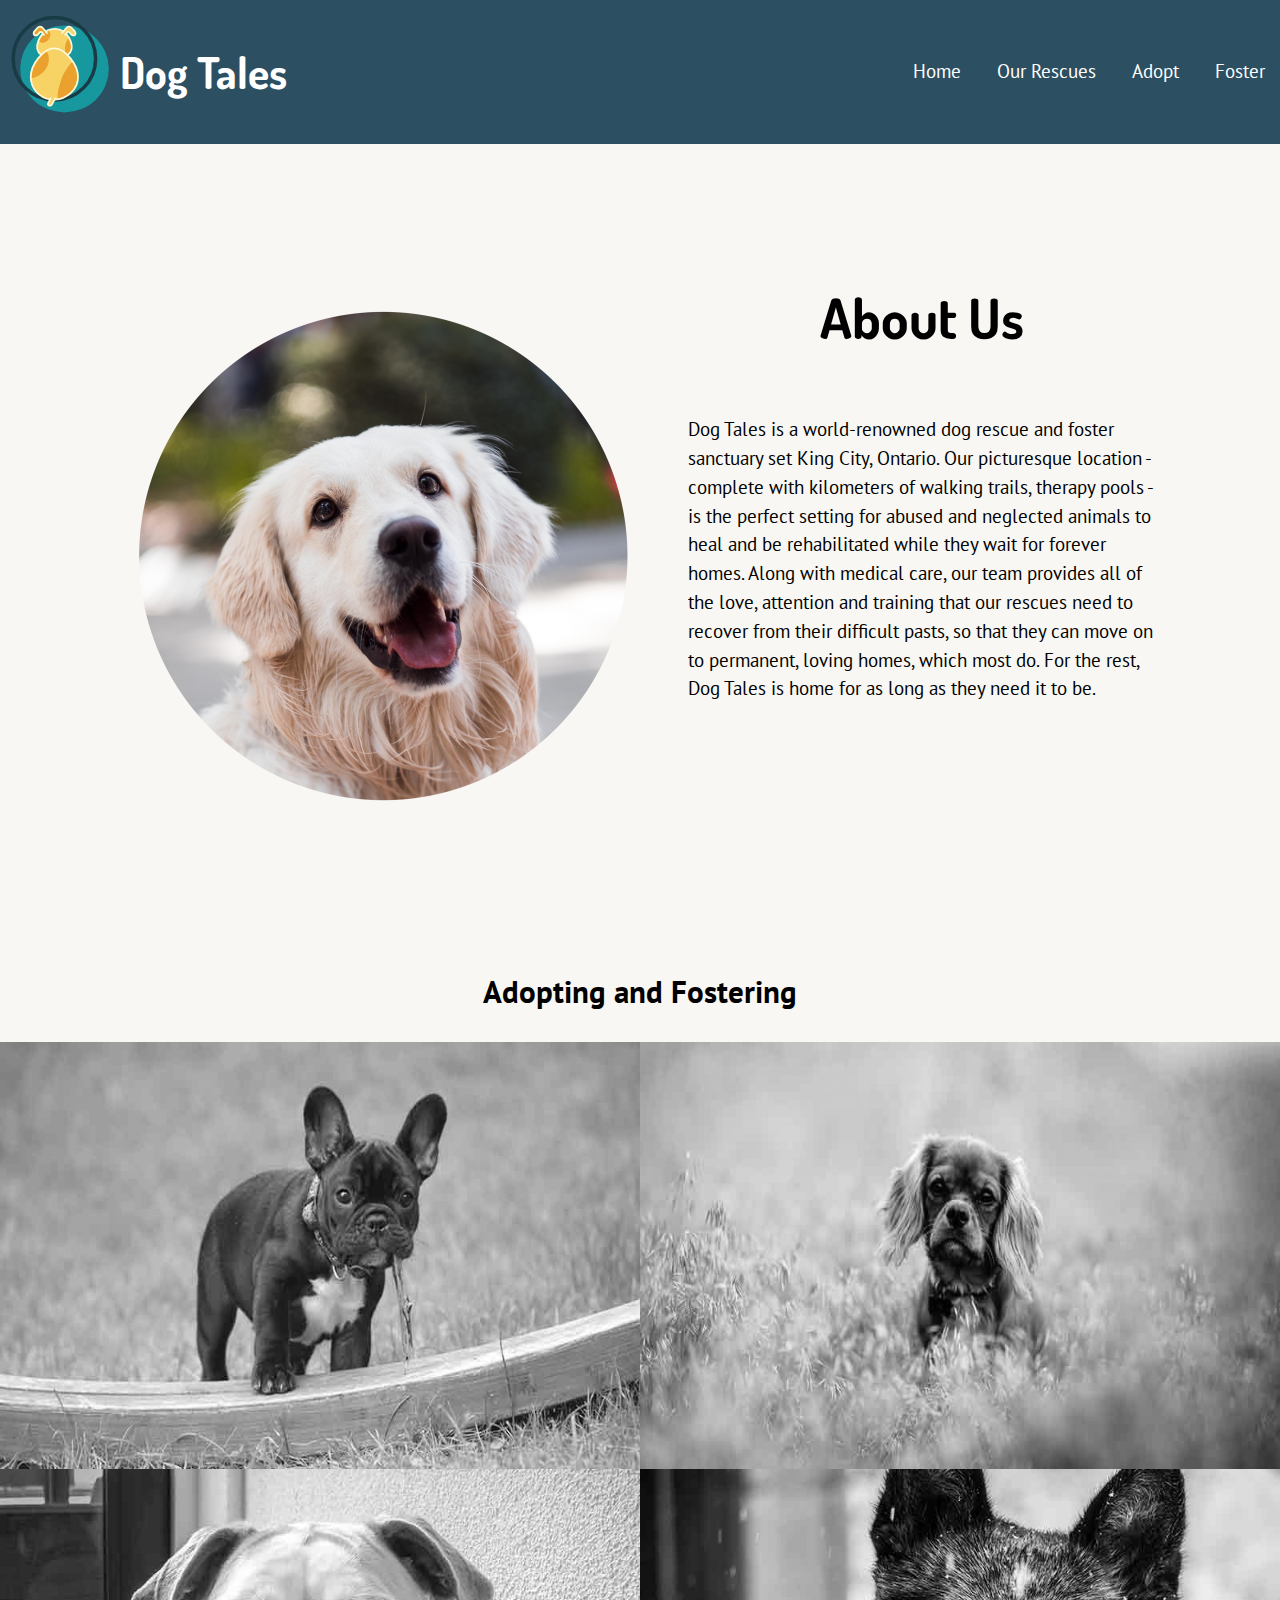
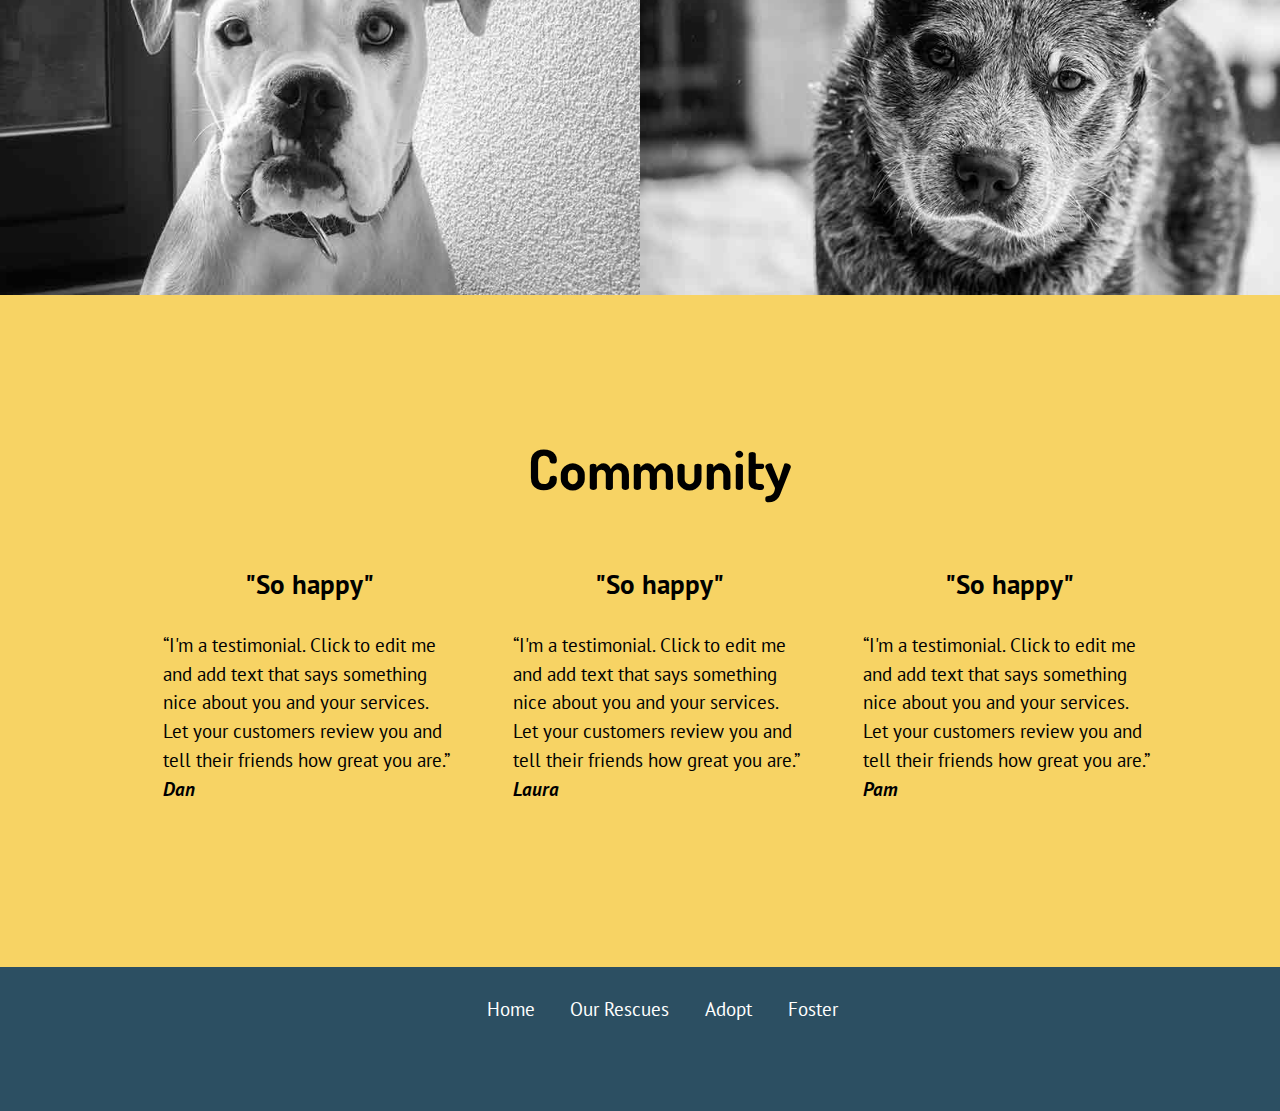
==== commit 703e5543: "Add content to page with some styling to images" ====
--- a/index.html
+++ b/index.html
@@ -17,7 +17,7 @@
       <img src="images/dog-tales-logo.svg" alt="" class="logo">
       <h1 class="yotta pad-t pad-1-2 dosis">Dog Tales</h1>
     </div>
-    <nav class="unit xs-1 s-1 m-2-3 l-2-3 nav pad-t" role="nav">
+    <nav class="unit xs-1 s-1 m-2-3 l-2-3 nav pad-t" role="navigation">
       <ul class="text-right list-group">
         <li><a href="index.html" class="island-1-2">Home</a></li>
         <li><a href="rescues.html" class="island-1-2">Our Rescues</a></li>
@@ -26,46 +26,98 @@
       </ul>
     </nav>
   </header>
-  <main>
-    <section class="yellow">
-      <img src="images/lab.png" alt="" class="lab img-flex pad-t push">
-      <h2 class="tena dosis text-center">Dog Tails</h2>
-      <article class="island">Lorem ipsum dolor sit amet, consectetur adipisicing elit, sed do eiusmod tempor incididunt ut labore et dolore magna aliqua. Ut enim ad minim veniam, quis nostrud exercitation ullamco laboris nisi ut aliquip ex ea commodo consequat. Duis aute irure dolor in reprehenderit in voluptate velit esse cillum dolore eu fugiat nulla pariatur. Excepteur sint occaecat cupidatat non proident, sunt in culpa qui officia deserunt mollit anim id est laborum.</article>
-    </section>
+  <main role="main">
     <div class="cream">
-      <img src="images/lab.png" alt="" class="lab img-flex pad-t push">
-      <h2 class="tena dosis text-center">About Us</h2>
-      <p class="island">Lorem ipsum dolor sit amet, consectetur adipisicing elit, sed do eiusmod tempor incididunt ut labore et dolore magna aliqua. Ut enim ad minim veniam, quis nostrud exercitation ullamco laboris nisi ut aliquip ex ea commodo consequat. Duis aute irure dolor in reprehenderit in voluptate velit esse cillum dolore eu fugiat nulla pariatur. Excepteur sint occaecat cupidatat non proident, sunt in culpa qui officia deserunt mollit anim id est laborum.</p>
-    </div>
-    <div class="yellow">
-      <h2 class="tena dosis text-center">Adobt or foster</h2>
-      <img src="images/lab.png" alt="" class="lab img-flex pad-t">
-      <h4 class="text-center">Roger</h4>
-      <p class="island">Lorem ipsum dolor sit amet, consectetur adipisicing elit, sed do eiusmod tempor incididunt ut labore et dolore magna aliqua. Ut enim ad minim veniam, quis nostrud exercitation ullamco laboris nisi ut aliquip ex ea commodo consequat. Duis aute irure dolor in reprehenderit in voluptate velit esse cillum dolore eu fugiat nulla pariatur. Excepteur sint occaecat cupidatat non proident, sunt in culpa qui officia deserunt mollit anim id est laborum.</p>
-      <a href="adopt.html" class-"btn btn-ghost">Adopt</a>
-      <img src="images/lab.png" alt="" class="lab img-flex pad-t">
-      <h4 class="text-center">Roger</h4>
-      <p class="island">Lorem ipsum dolor sit amet, consectetur adipisicing elit, sed do eiusmod tempor incididunt ut labore et dolore magna aliqua. Ut enim ad minim veniam, quis nostrud exercitation ullamco laboris nisi ut aliquip ex ea commodo consequat. Duis aute irure dolor in reprehenderit in voluptate velit esse cillum dolore eu fugiat nulla pariatur. Excepteur sint occaecat cupidatat non proident, sunt in culpa qui officia deserunt mollit anim id est laborum.</p>
-      <a href="adopt.html" class-"btn btn-ghost">Adopt</a>
-    </div>
-    <div class="cream">
-      <img src="images/lab.png" alt="" class="lab img-flex pad-t">
-      <img src="images/lab.png" alt="" class="lab img-flex pad-t">
-    </div>
-    <div class="yellow">
-      <h2 class="tena dosis text-center">Community</h2>
-      <p class="island">Lorem ipsum dolor sit amet, consectetur adipisicing elit, sed do eiusmod tempor incididunt ut labore et dolore magna aliqua. Ut enim ad minim veniam, quis nostrud exercitation ullamco laboris nisi ut aliquip ex ea commodo consequat. Duis aute irure dolor in reprehenderit in voluptate velit esse cillum dolore eu fugiat nulla pariatur. Excepteur sint occaecat cupidatat non proident, sunt in culpa qui officia deserunt mollit anim id est laborum.</p>
-    </div>
-  </main>
-  <footer>
-    <nav class="unit xs-1 s-1 m-2-3 l-2-3 nav pad-t">
-      <ul class="text-right list-group">
-        <li><a href="index.html" class="island-1-2">Home</a></li>
-        <li><a href="rescues.html" class="island-1-2">Our Rescues</a></li>
-        <li><a href="adopt.html" class="island-1-2">Adopt</a></li>
-        <li><a href="#" class="island-1-2">Foster</a></li>
-      </ul>
-    </nav>
-  </footer>
-</body>
-</html>
+      <div class="grid about">
+        <div class="unit s-1 m-1 l-1-2">
+          <img src="images/lab.png" alt="" class="lab img-flex pad-t push">
+        </div>
+        <div class="unit s-1 m-1 l-1-2">
+          <h2 class="tena dosis text-center">About Us</h2>
+          <article class="island push-0">Dog Tales is a world-renowned dog rescue and foster sanctuary set King City, Ontario. Our picturesque location - complete with kilometers of walking trails, therapy pools - is the perfect setting for abused and neglected animals to heal and be rehabilitated while they wait for forever homes. Along with medical care, our team provides all of the love, attention and training that our rescues need to recover from their difficult pasts, so that they can move on to permanent, loving homes, which most do. For the rest, Dog Tales is home for as long as they need it to be.</article>
+        </div>
+      </div>
+      <!-- adoption and foster section -->
+      <section class="grid text-center">
+        <div class="unit s-1 m-1 l-1">
+          <h2 class="text-center">Adopting and Fostering</h2>
+        </div>
+        <div class="unit xs-1 s-1 m-1-2 l-1-4">
+          <a class="hover-box block relative crop" href="adopt.html">
+            <div class="embed embed-3by2">
+              <img class="hover-box-img embed-item" src="images/pup.jpg" alt="">
+            </div>
+            <div class="hover-box-caption island-1-4 w-1 absolute">
+              <h2 class="tera push-0 not-bold">Roger</h2>
+            </div>
+          </a>
+        </div>
+
+        <div class="unit xs-1 s-1 m-1-2 l-1-4">
+          <a class="hover-box block relative crop" href="adopt.html">
+            <div class="embed embed-3by2">
+              <img class="hover-box-img embed-item" src="images/cocker-spaniel.jpg" alt="">
+            </div>
+            <div class="hover-box-caption island-1-4 w-1 absolute">
+              <h2 class="tera push-0 not-bold">Rosie</h2>
+            </div>
+          </a>
+        </div>
+
+        <div class="unit xs-1 s-1 m-1-2 l-1-4">
+          <a class="hover-box block relative crop" href="adopt.html">
+            <div class="embed embed-3by2">
+              <img class="hover-box-img embed-item" src="images/boxer.jpg" alt="">
+            </div>
+            <div class="hover-box-caption island-1-4 w-1 absolute">
+              <h2 class="tera push-0 not-bold">Rex</h2>
+            </div>
+          </a>
+        </div>
+
+        <div class="unit xs-1 s-1 m-1-2 l-1-4">
+          <a class="hover-box block relative crop" href="adopt.html">
+            <div class="embed embed-3by2">
+              <img class="hover-box-img embed-item" src="images/old-dog.jpg" alt="">
+            </div>
+            <div class="hover-box-caption island-1-4 w-1 absolute">
+              <h2 class="giga push-0 not-bold">Ruddy</h2>
+            </div>
+          </a>
+        </div>
+
+      </section>
+      <!--end of adotpion section -->
+      <div class="yellow grid">
+        <div class="unit s-1 m-1 l-1">
+          <h2 class="tena dosis text-center">Community</h2>
+        </div>
+        <div class="card unit s-1 m-1 l-1-3 island">
+          <h3 class="text-center">"So happy"</h3>
+          <quote>“I'm a testimonial. Click to edit me and add text that says something nice about you and your services. Let your customers review you and tell their friends how great you are.”</quote>
+          <cite><strong>Dan</strong></cite>
+        </div>
+        <div class="card unit s-1 m-1 l-1-3 island">
+          <h3 class="text-center">"So happy"</h3>
+          <quote>“I'm a testimonial. Click to edit me and add text that says something nice about you and your services. Let your customers review you and tell their friends how great you are.”</quote>
+          <cite><strong>Laura</strong></cite>
+        </div>
+        <div class="card unit s-1 m-1 l-1-3 island">
+          <h3 class="text-center">"So happy"</h3>
+          <quote>“I'm a testimonial. Click to edit me and add text that says something nice about you and your services. Let your customers review you and tell their friends how great you are.”</quote>
+          <cite><strong>Pam</strong></cite>
+        </div>
+      </div>
+    </main>
+    <footer class="pad-t pad-b">
+      <nav class="unit xs-1 s-1 m-2-3 l-2-3 nav pad-b">
+        <ul class="text-right list-group">
+          <li><a href="index.html" class="island-1-2">Home</a></li>
+          <li><a href="rescues.html" class="island-1-2">Our Rescues</a></li>
+          <li><a href="adopt.html" class="island-1-2">Adopt</a></li>
+          <li><a href="#" class="island-1-2">Foster</a></li>
+        </ul>
+      </nav>
+    </footer>
+  </body>
+  </html>
--- a/css/main.css
+++ b/css/main.css
@@ -57,3 +57,59 @@
 .cream {
   background-color: #f9f7f3;
 }
+
+.img-flex {
+  display: block;
+  width: 100%;
+}
+
+.hover-box {
+  color: #fff;
+}
+
+.hover-box-caption {
+  bottom: -4em;
+  background-image: linear-gradient(to bottom, rgba(0, 0, 0, 0), rgba(0, 0, 0, .5));
+  text-shadow: 1px 1px 5px rgba(0, 0, 0, .9);
+  transition: all .2s linear;
+}
+
+.hover-box:hover .hover-box-caption,
+.hover-box:focus .hover-box-caption {
+  bottom: 0;
+}
+
+.hover-box-img {
+  filter: grayscale(100%);
+  transition: all .2s linear;
+}
+
+.hover-box:hover .hover-box-img,
+.hover-box:focus .hover-box-img {
+  filter: grayscale(0);
+  transform: scale(1.1);
+}
+
+.hover-box:focus {
+  z-index: 10;
+}
+
+.card {
+  display: inline-block;
+}
+
+@media only screen and (min-width: 60em) {
+
+  .about,
+  .yellow {
+    padding-left: 7em;
+    padding-top: 7em;
+    padding-bottom: 7em;
+    padding-right: 5em;
+  }
+
+  .lab {
+    width: 500px;
+    overflow: hidden;
+  }
+}
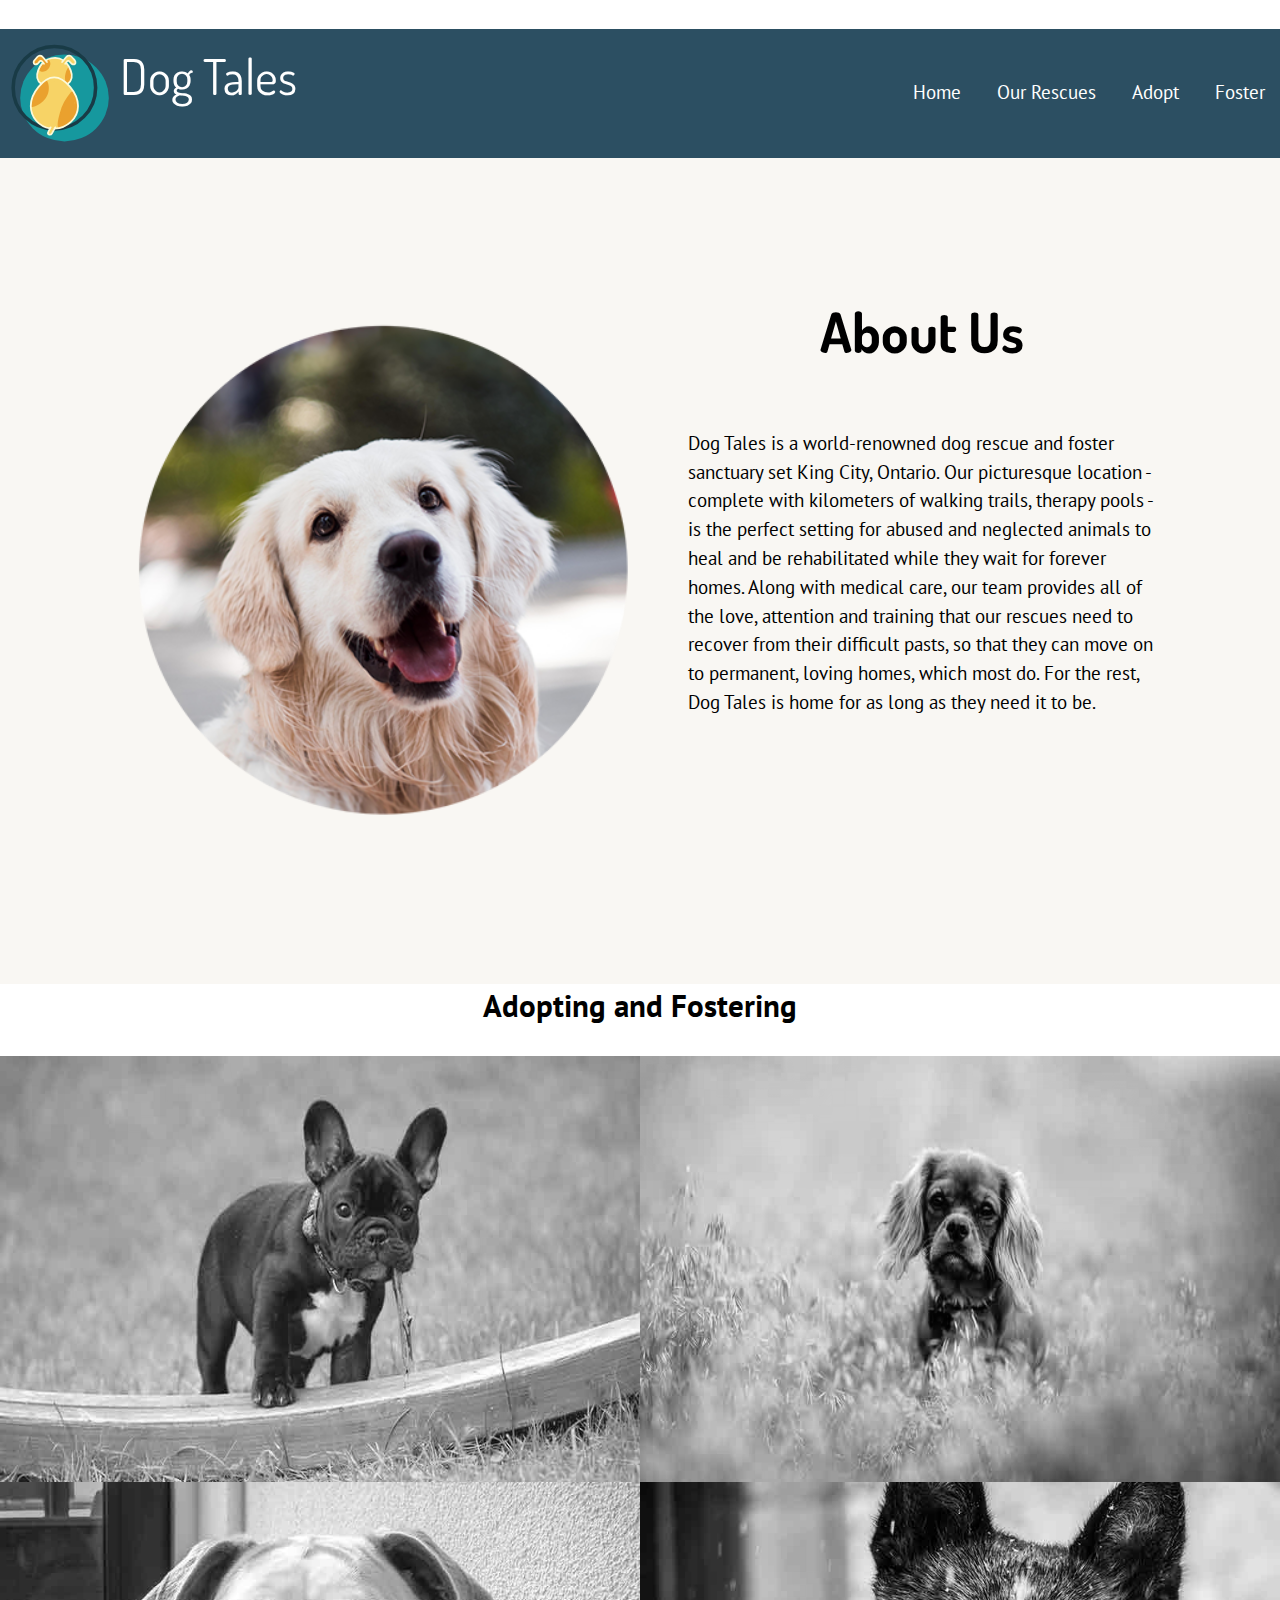
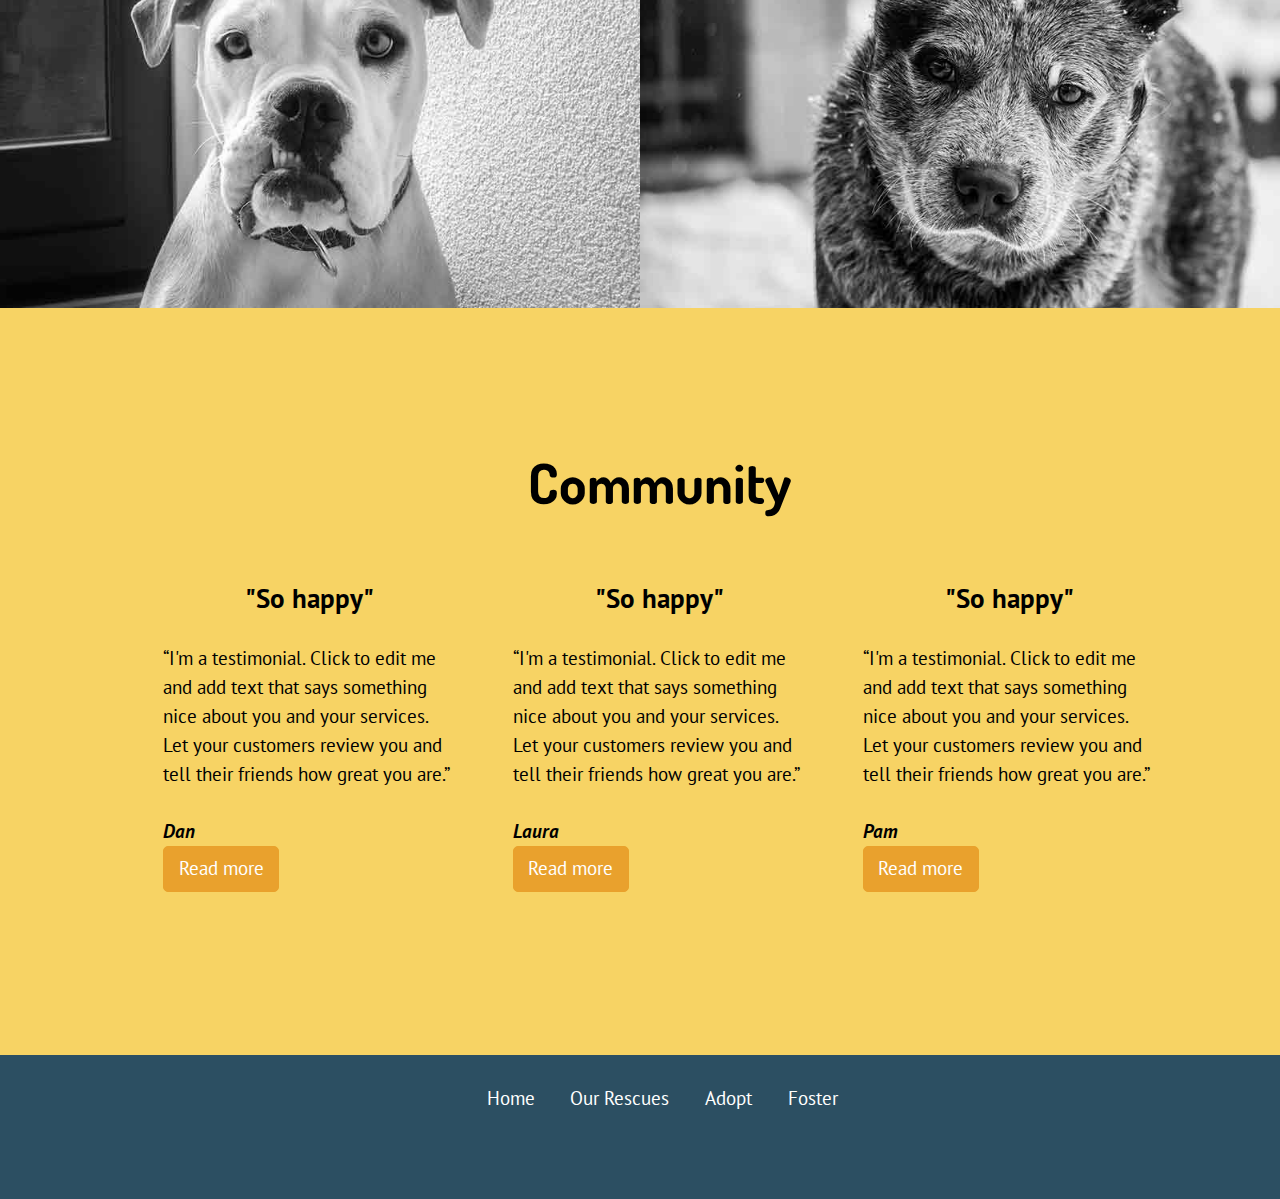
==== commit ae366864: "Add skip links to the pages" ====
--- a/index.html
+++ b/index.html
@@ -12,12 +12,16 @@
 </head>
 
 <body>
+  <ul class="skip-links">
+    <li><a href="#nav"> Jump to Navigation</a></li>
+    <li><a href="#main"> Jump to Main content</a></li>
+  </ul>
   <header class="grid grid-middle pad-t-1-2 pad-b-1-2" role="banner">
     <div class="unit xs-1 s-1 m-1-3 l-1-3">
       <img src="images/dog-tales-logo.svg" alt="" class="logo">
-      <h1 class="yotta pad-t pad-1-2 dosis">Dog Tales</h1>
+      <span class="nina pad-t-2 pad-1-2 dosis">Dog Tales</span>
     </div>
-    <nav class="unit xs-1 s-1 m-2-3 l-2-3 nav pad-t" role="navigation">
+    <nav class="unit xs-1 s-1 m-2-3 l-2-3 nav pad-t" id="nav" tabindex="0" role="navigation">
       <ul class="text-right list-group">
         <li><a href="index.html" class="island-1-2">Home</a></li>
         <li><a href="rescues.html" class="island-1-2">Our Rescues</a></li>
@@ -26,98 +30,114 @@
       </ul>
     </nav>
   </header>
-  <main role="main">
+  <main role="main" id="main" tabindex="0">
     <div class="cream">
       <div class="grid about">
         <div class="unit s-1 m-1 l-1-2">
           <img src="images/lab.png" alt="" class="lab img-flex pad-t push">
         </div>
         <div class="unit s-1 m-1 l-1-2">
-          <h2 class="tena dosis text-center">About Us</h2>
+          <h1 class="tena dosis text-center">About Us</h1>
           <article class="island push-0">Dog Tales is a world-renowned dog rescue and foster sanctuary set King City, Ontario. Our picturesque location - complete with kilometers of walking trails, therapy pools - is the perfect setting for abused and neglected animals to heal and be rehabilitated while they wait for forever homes. Along with medical care, our team provides all of the love, attention and training that our rescues need to recover from their difficult pasts, so that they can move on to permanent, loving homes, which most do. For the rest, Dog Tales is home for as long as they need it to be.</article>
         </div>
       </div>
-      <!-- adoption and foster section -->
-      <section class="grid text-center">
-        <div class="unit s-1 m-1 l-1">
-          <h2 class="text-center">Adopting and Fostering</h2>
-        </div>
-        <div class="unit xs-1 s-1 m-1-2 l-1-4">
-          <a class="hover-box block relative crop" href="adopt.html">
-            <div class="embed embed-3by2">
-              <img class="hover-box-img embed-item" src="images/pup.jpg" alt="">
-            </div>
-            <div class="hover-box-caption island-1-4 w-1 absolute">
-              <h2 class="tera push-0 not-bold">Roger</h2>
-            </div>
-          </a>
-        </div>
+    </div>
+    <!-- adoption and foster section -->
+    <section class="grid text-center">
+      <div class="unit s-1 m-1 l-1">
+        <h2 class="text-center">Adopting and Fostering</h2>
+      </div>
+      <div class="unit xs-1 s-1 m-1-2 l-1-4">
+        <a class="hover-box block relative crop" href="adopt.html">
+          <div class="embed embed-3by2">
+            <img class="hover-box-img embed-item" src="images/pup.jpg" alt="">
+          </div>
+          <div class="hover-box-caption island-1-4 w-1 absolute">
+            <h2 class="tera push-0 not-bold">Roger</h2>
+          </div>
+        </a>
+      </div>
 
-        <div class="unit xs-1 s-1 m-1-2 l-1-4">
-          <a class="hover-box block relative crop" href="adopt.html">
-            <div class="embed embed-3by2">
-              <img class="hover-box-img embed-item" src="images/cocker-spaniel.jpg" alt="">
-            </div>
-            <div class="hover-box-caption island-1-4 w-1 absolute">
-              <h2 class="tera push-0 not-bold">Rosie</h2>
-            </div>
-          </a>
-        </div>
+      <div class="unit xs-1 s-1 m-1-2 l-1-4">
+        <a class="hover-box block relative crop" href="adopt.html">
+          <div class="embed embed-3by2">
+            <img class="hover-box-img embed-item" src="images/cocker-spaniel.jpg" alt="">
+          </div>
+          <div class="hover-box-caption island-1-4 w-1 absolute">
+            <h2 class="tera push-0 not-bold">Rosie</h2>
+          </div>
+        </a>
+      </div>
 
-        <div class="unit xs-1 s-1 m-1-2 l-1-4">
-          <a class="hover-box block relative crop" href="adopt.html">
-            <div class="embed embed-3by2">
-              <img class="hover-box-img embed-item" src="images/boxer.jpg" alt="">
-            </div>
-            <div class="hover-box-caption island-1-4 w-1 absolute">
-              <h2 class="tera push-0 not-bold">Rex</h2>
-            </div>
-          </a>
-        </div>
+      <div class="unit xs-1 s-1 m-1-2 l-1-4">
+        <a class="hover-box block relative crop" href="adopt.html">
+          <div class="embed embed-3by2">
+            <img class="hover-box-img embed-item" src="images/boxer.jpg" alt="">
+          </div>
+          <div class="hover-box-caption island-1-4 w-1 absolute">
+            <h2 class="tera push-0 not-bold">Rex</h2>
+          </div>
+        </a>
+      </div>
 
-        <div class="unit xs-1 s-1 m-1-2 l-1-4">
-          <a class="hover-box block relative crop" href="adopt.html">
-            <div class="embed embed-3by2">
-              <img class="hover-box-img embed-item" src="images/old-dog.jpg" alt="">
-            </div>
-            <div class="hover-box-caption island-1-4 w-1 absolute">
-              <h2 class="giga push-0 not-bold">Ruddy</h2>
-            </div>
-          </a>
-        </div>
+      <div class="unit xs-1 s-1 m-1-2 l-1-4">
+        <a class="hover-box block relative crop" href="adopt.html">
+          <div class="embed embed-3by2">
+            <img class="hover-box-img embed-item" src="images/old-dog.jpg" alt="">
+          </div>
+          <div class="hover-box-caption island-1-4 w-1 absolute">
+            <h2 class="giga push-0 not-bold">Ruddy</h2>
+          </div>
+        </a>
+      </div>
 
-      </section>
-      <!--end of adotpion section -->
-      <div class="yellow grid">
-        <div class="unit s-1 m-1 l-1">
-          <h2 class="tena dosis text-center">Community</h2>
-        </div>
-        <div class="card unit s-1 m-1 l-1-3 island">
-          <h3 class="text-center">"So happy"</h3>
-          <quote>“I'm a testimonial. Click to edit me and add text that says something nice about you and your services. Let your customers review you and tell their friends how great you are.”</quote>
-          <cite><strong>Dan</strong></cite>
-        </div>
-        <div class="card unit s-1 m-1 l-1-3 island">
-          <h3 class="text-center">"So happy"</h3>
-          <quote>“I'm a testimonial. Click to edit me and add text that says something nice about you and your services. Let your customers review you and tell their friends how great you are.”</quote>
-          <cite><strong>Laura</strong></cite>
-        </div>
-        <div class="card unit s-1 m-1 l-1-3 island">
-          <h3 class="text-center">"So happy"</h3>
-          <quote>“I'm a testimonial. Click to edit me and add text that says something nice about you and your services. Let your customers review you and tell their friends how great you are.”</quote>
-          <cite><strong>Pam</strong></cite>
-        </div>
+    </section>
+    <!--end of adotpion section -->
+    <div class="yellow grid">
+      <div class="unit s-1 m-1 l-1">
+        <h2 class="tena dosis text-center">Community</h2>
       </div>
-    </main>
-    <footer class="pad-t pad-b">
-      <nav class="unit xs-1 s-1 m-2-3 l-2-3 nav pad-b">
-        <ul class="text-right list-group">
-          <li><a href="index.html" class="island-1-2">Home</a></li>
-          <li><a href="rescues.html" class="island-1-2">Our Rescues</a></li>
-          <li><a href="adopt.html" class="island-1-2">Adopt</a></li>
-          <li><a href="#" class="island-1-2">Foster</a></li>
-        </ul>
-      </nav>
-    </footer>
-  </body>
-  </html>
+      <div class="card unit s-1 m-1 l-1-3 island">
+        <h3 class="text-center">"So happy"</h3>
+        <article>
+          <blockquote>“I'm a testimonial. Click to edit me and add text that says something nice about you and your services. Let your customers review you and tell their friends how great you are.”</blockquote>
+          <footer>
+            <cite class="bold">Dan</cite>
+          </footer>
+        </article>
+        <a class="btn" href="#">Read more</a>
+      </div>
+      <div class="card unit s-1 m-1 l-1-3 island">
+        <h3 class="text-center">"So happy"</h3>
+        <article>
+          <blockquote>“I'm a testimonial. Click to edit me and add text that says something nice about you and your services. Let your customers review you and tell their friends how great you are.”</blockquote>
+          <footer>
+            <cite class="bold">Laura</cite>
+          </footer>
+        </article>
+        <a class="btn" href="#">Read more</a>
+      </div>
+      <div class="card unit s-1 m-1 l-1-3 island">
+        <h3 class="text-center">"So happy"</h3>
+        <article>
+          <blockquote>“I'm a testimonial. Click to edit me and add text that says something nice about you and your services. Let your customers review you and tell their friends how great you are.”</blockquote>
+          <footer>
+            <cite class="bold">Pam</cite>
+          </footer>
+        </article>
+        <a class="btn" href="#">Read more</a>
+      </div>
+    </div>
+  </main>
+  <footer class="pad-t pad-b footer" role="contentinfo">
+    <nav class="unit xs-1 s-1 m-2-3 l-2-3 nav pad-b">
+      <ul class="text-right list-group">
+        <li><a href="index.html" class="island-1-2">Home</a></li>
+        <li><a href="rescues.html" class="island-1-2">Our Rescues</a></li>
+        <li><a href="adopt.html" class="island-1-2">Adopt</a></li>
+        <li><a href="#" class="island-1-2">Foster</a></li>
+      </ul>
+    </nav>
+  </footer>
+</body>
+</html>
--- a/css/main.css
+++ b/css/main.css
@@ -13,12 +13,12 @@
   margin-right: 10px;
 }
 
-h1 {
+span {
   color: #fff;
 }
 
 header,
-footer {
+.footer {
   background-color: #2c4f62;
 }
 
@@ -43,6 +43,13 @@
   background-color: #e9a12d;
   border: solid 1px #e9a12b;
   border-radius: 5px;
+}
+
+.btn {
+  background-color: #e9a12d;
+  border: solid 1px #e9a12b;
+  border-radius: 5px;
+  align: center;
 }
 
 .lab {
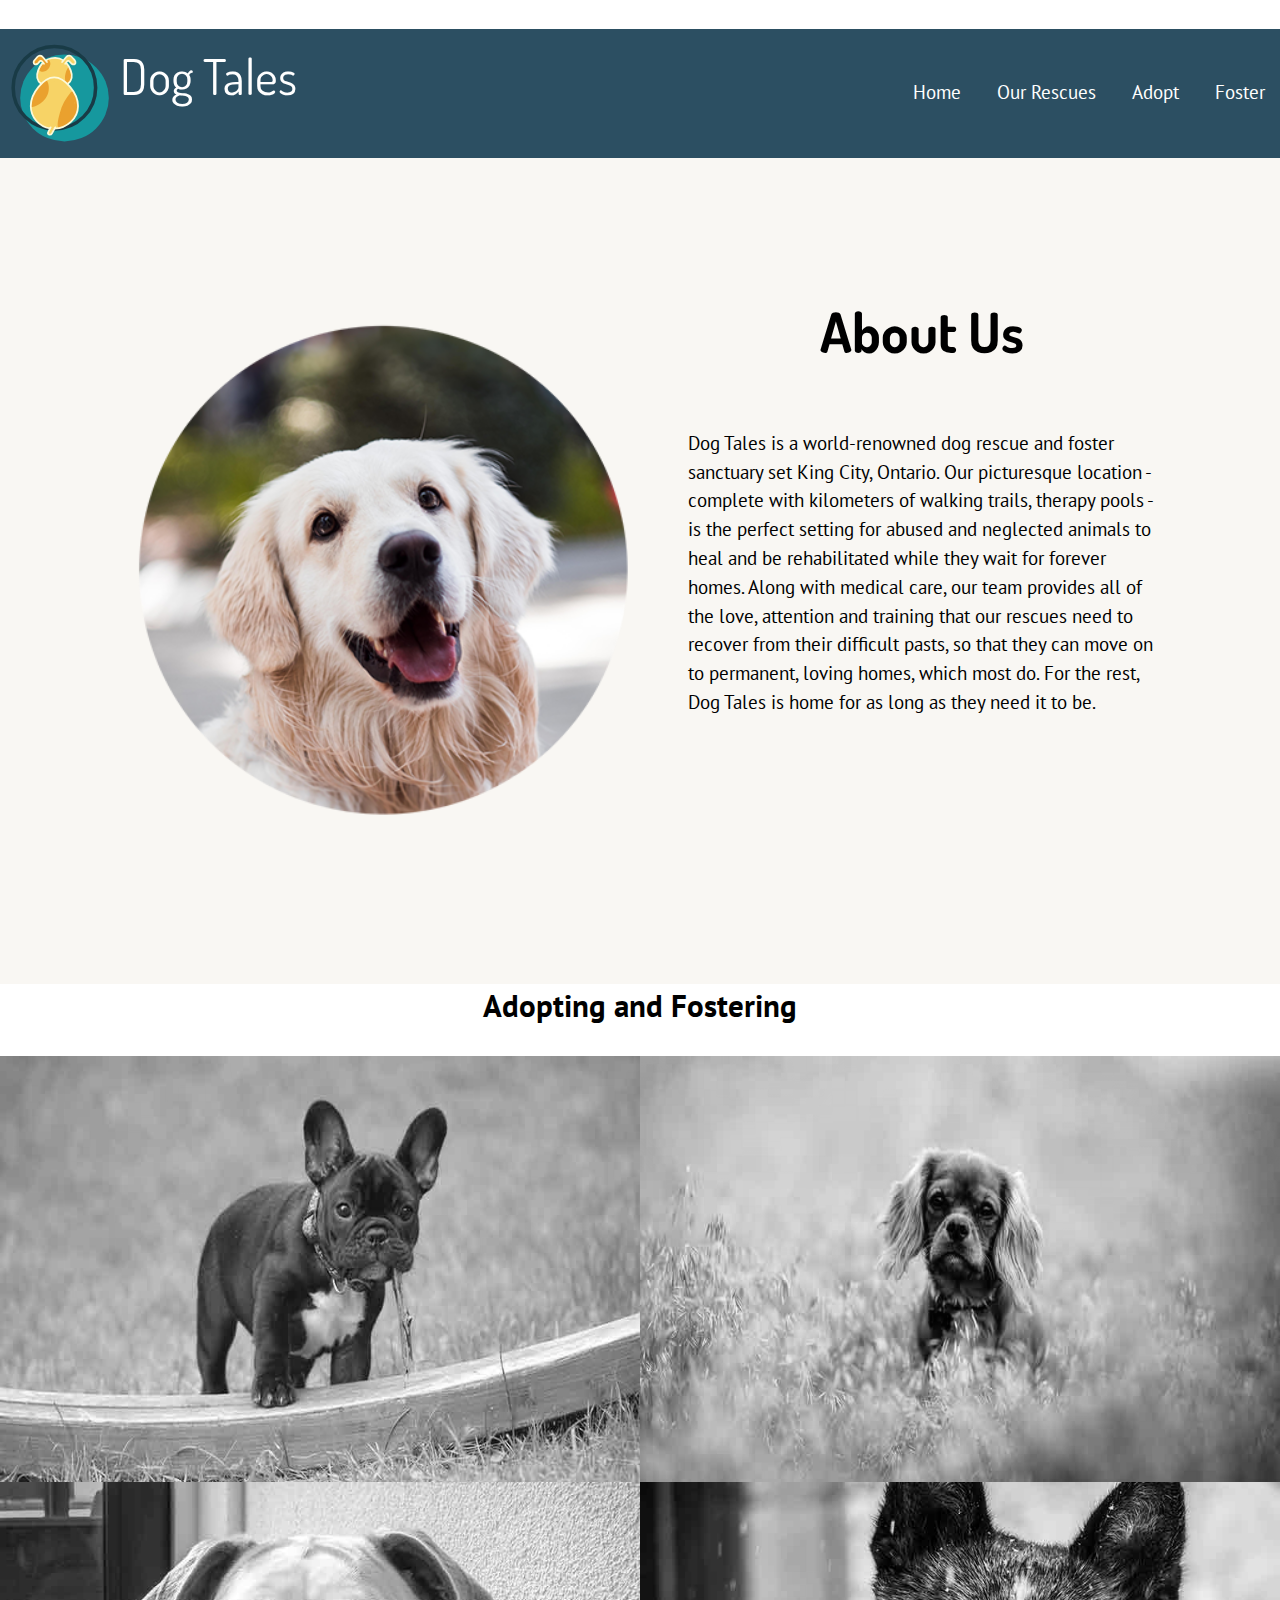
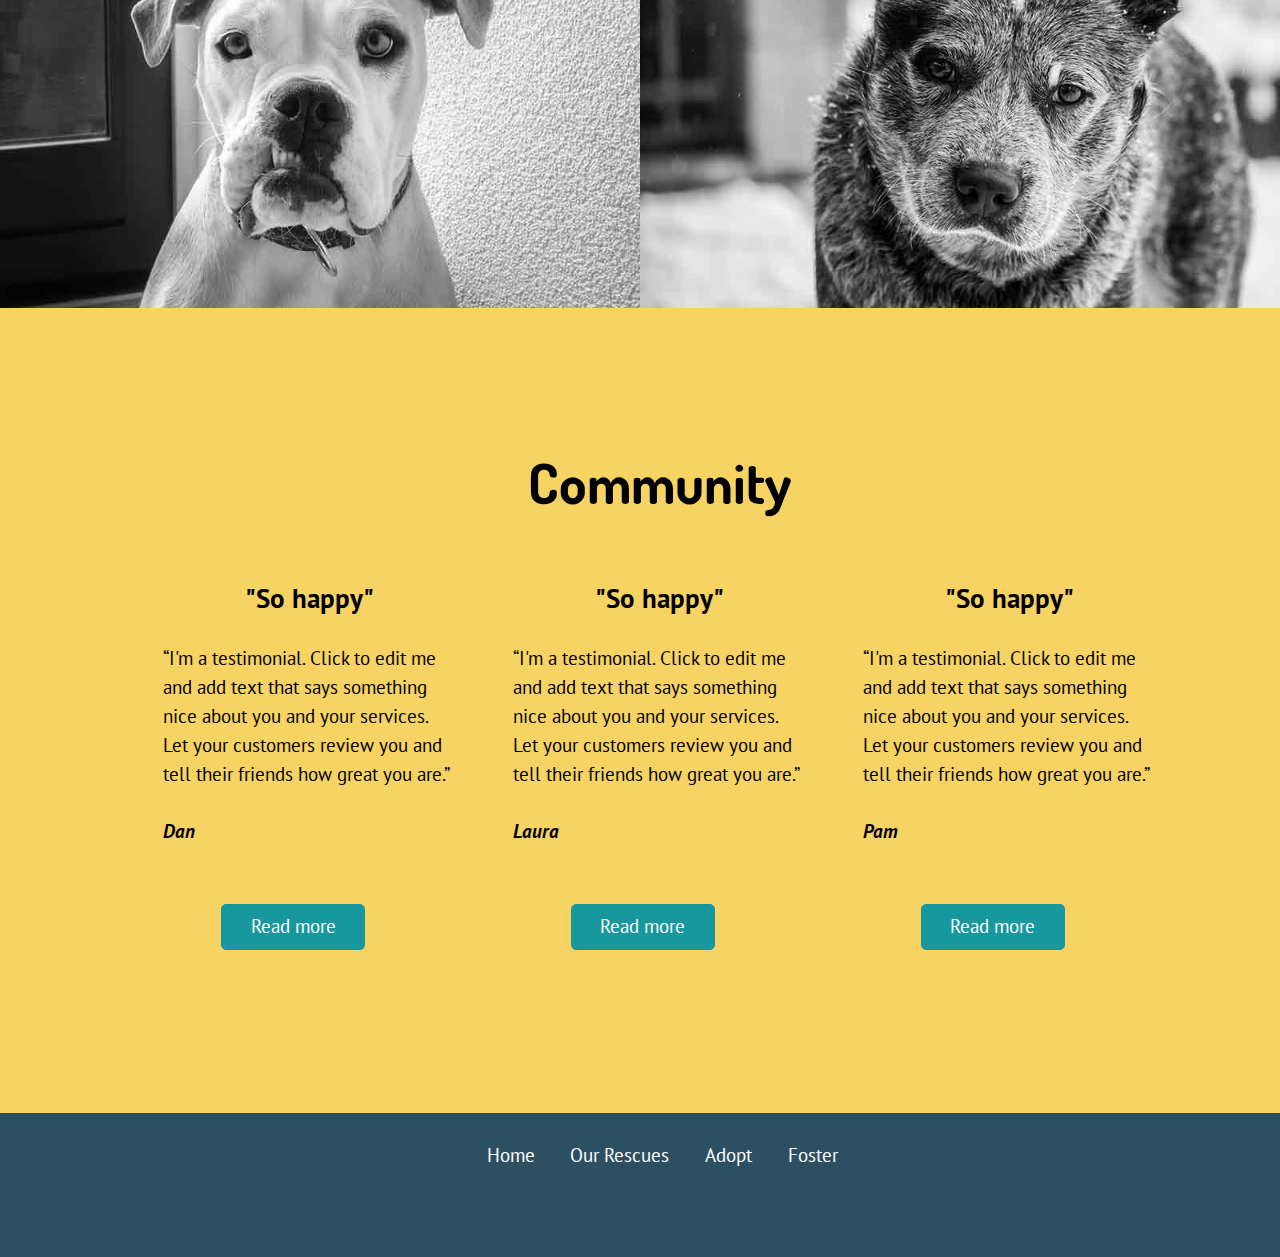
==== commit 7cf01ae3: "Add a form to the adoption page" ====
--- a/index.html
+++ b/index.html
@@ -105,7 +105,7 @@
             <cite class="bold">Dan</cite>
           </footer>
         </article>
-        <a class="btn" href="#">Read more</a>
+        <a class="btn gutter" href="#">Read more</a>
       </div>
       <div class="card unit s-1 m-1 l-1-3 island">
         <h3 class="text-center">"So happy"</h3>
@@ -115,7 +115,7 @@
             <cite class="bold">Laura</cite>
           </footer>
         </article>
-        <a class="btn" href="#">Read more</a>
+        <a class="btn gutter" href="#">Read more</a>
       </div>
       <div class="card unit s-1 m-1 l-1-3 island">
         <h3 class="text-center">"So happy"</h3>
@@ -125,7 +125,7 @@
             <cite class="bold">Pam</cite>
           </footer>
         </article>
-        <a class="btn" href="#">Read more</a>
+        <a class="btn gutter" href="#">Read more</a>
       </div>
     </div>
   </main>
--- a/css/main.css
+++ b/css/main.css
@@ -46,10 +46,11 @@
 }
 
 .btn {
-  background-color: #e9a12d;
-  border: solid 1px #e9a12b;
+  background-color: #17989e;
+  border: solid 1px #17989e;
   border-radius: 5px;
-  align: center;
+  margin-left: 3em;
+  margin-top: 3em;
 }
 
 .lab {
@@ -63,11 +64,6 @@
 
 .cream {
   background-color: #f9f7f3;
-}
-
-.img-flex {
-  display: block;
-  width: 100%;
 }
 
 .hover-box {
@@ -105,6 +101,11 @@
   display: inline-block;
 }
 
+form {
+  margin: 0;
+  padding: 0;
+}
+
 @media only screen and (min-width: 60em) {
 
   .about,
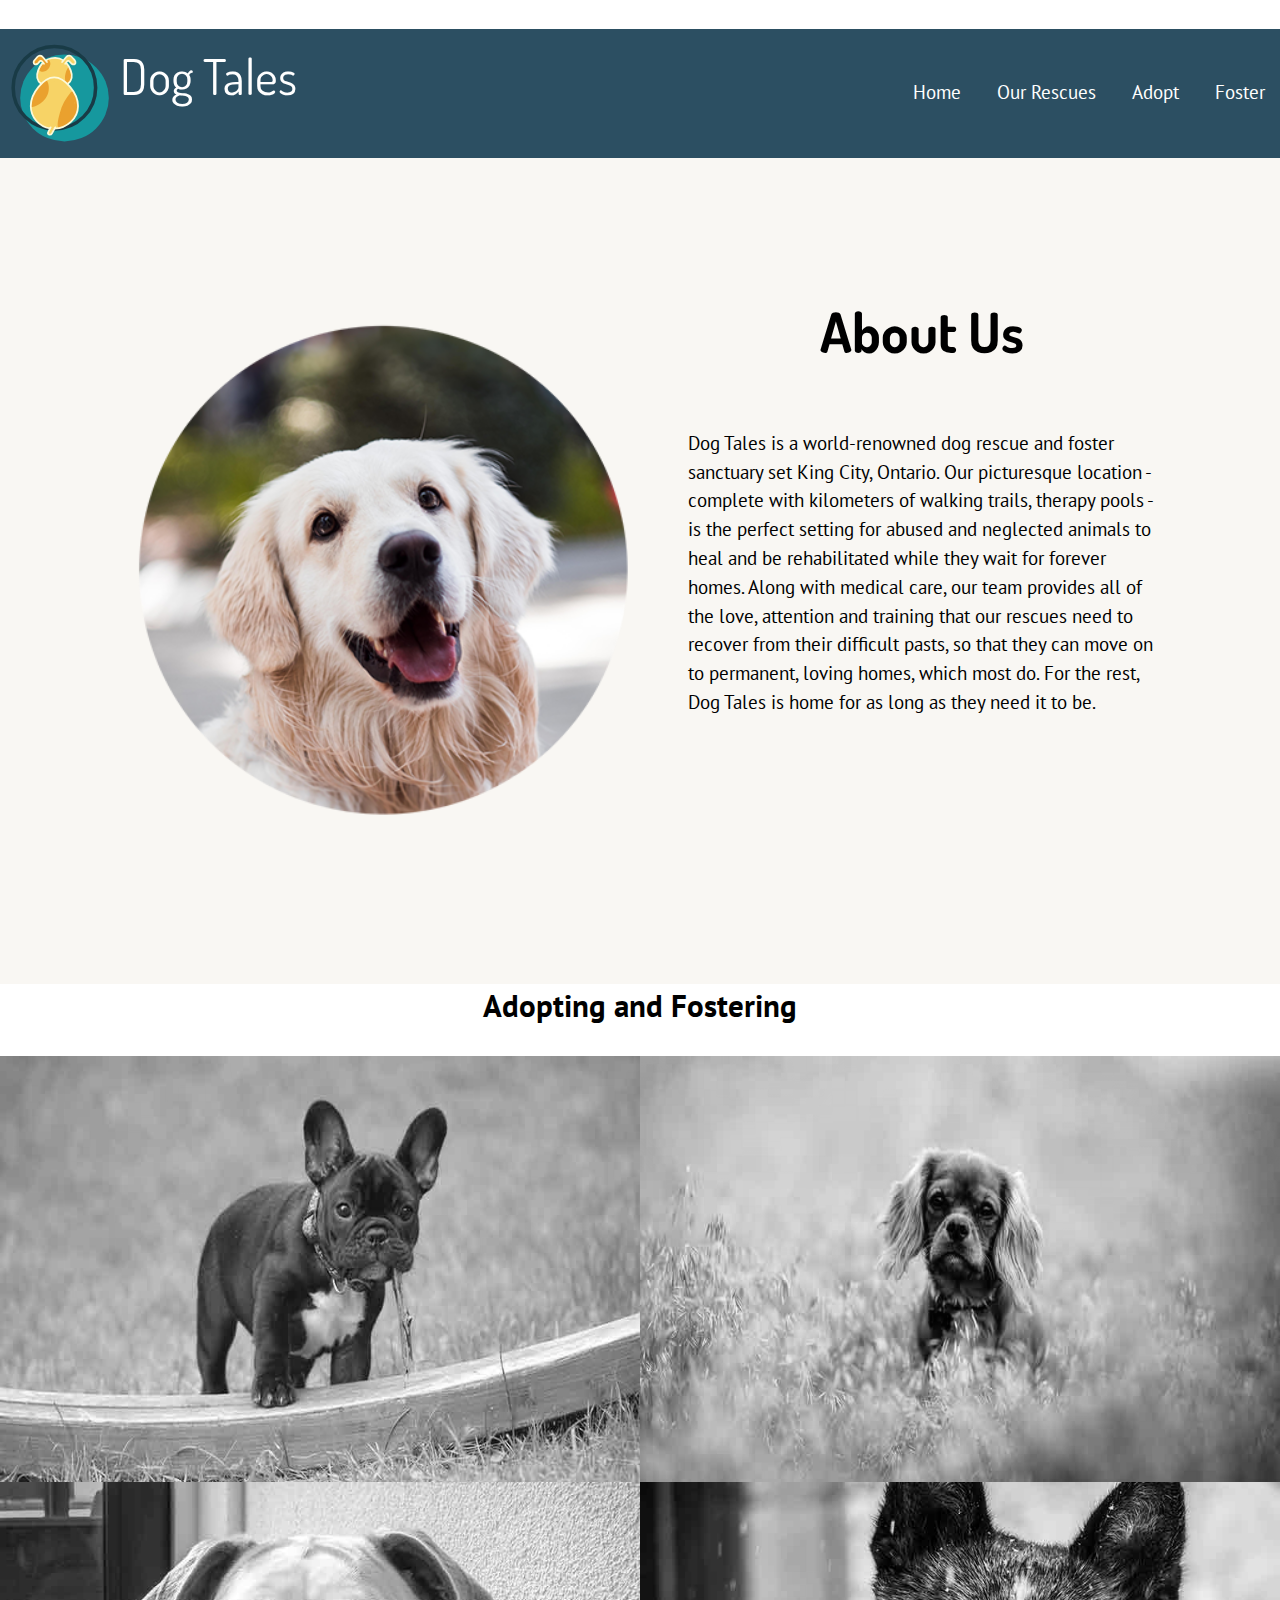
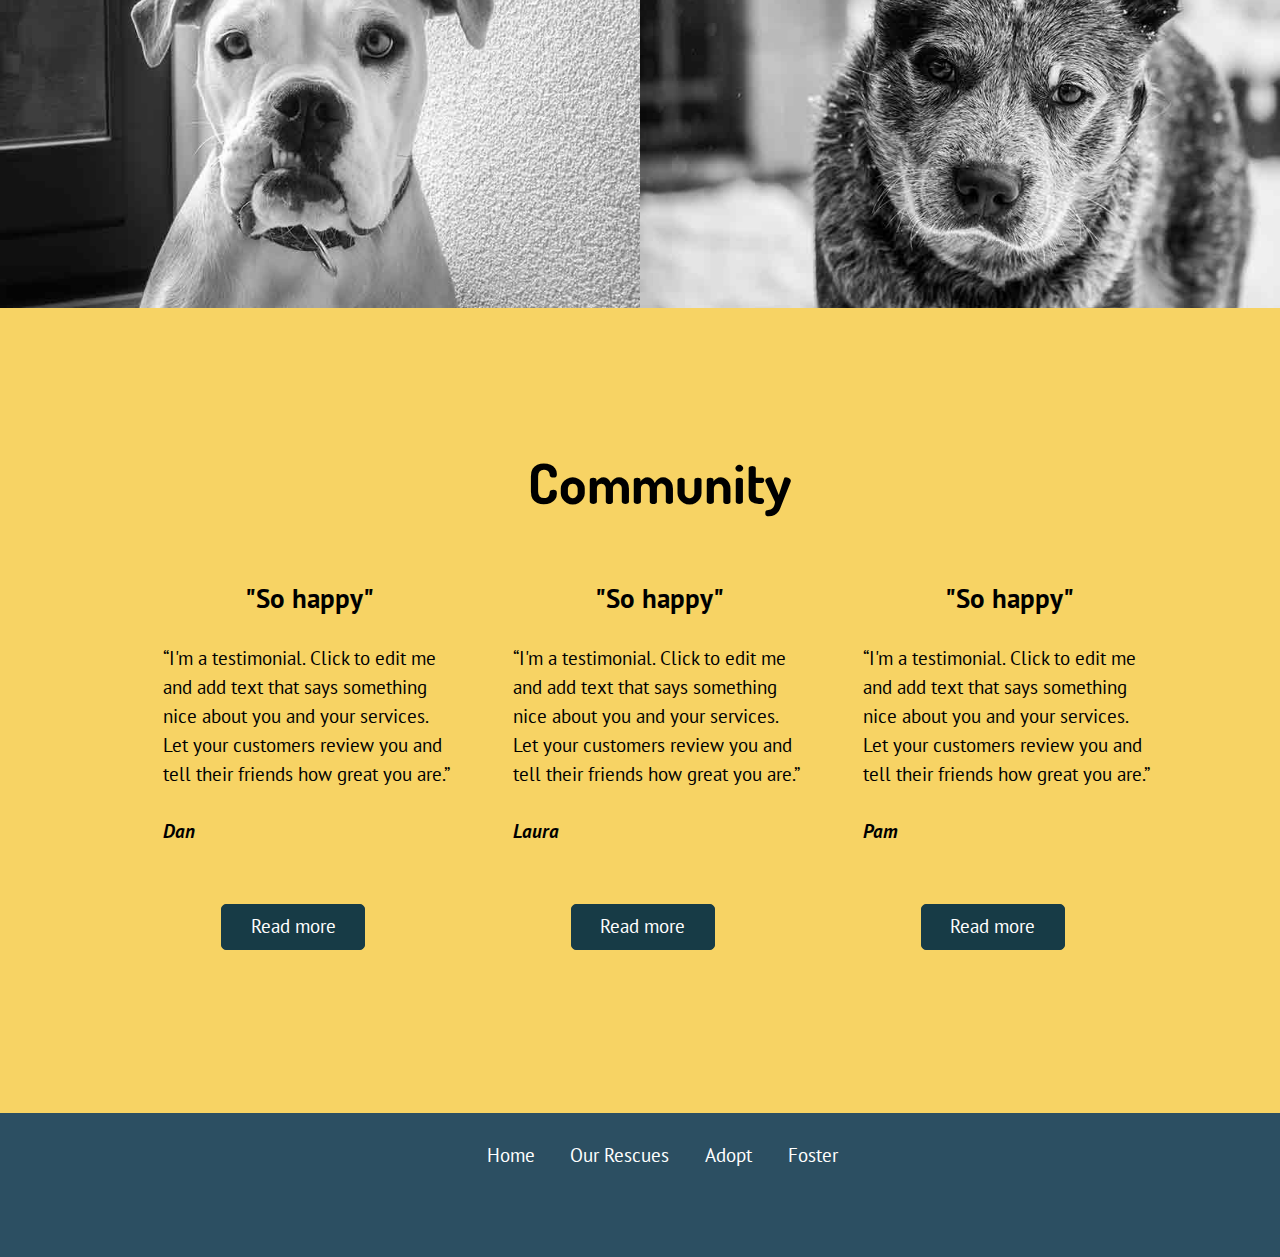
==== commit 284a639c: "Fix the form on the adoption page" ====
--- a/index.html
+++ b/index.html
@@ -4,6 +4,8 @@
   <meta charset="utf-8">
   <title>Dog Tails</title>
   <meta name="viewport" content="width=device-width,initial-scale=1">
+  <link rel="shortcut icon" href="favicon.ico">
+  <link rel="icon" href="favicon-196.png" type="image/png">
   <link href="css/modules.css" rel="stylesheet">
   <link href="css/grid.css" rel="stylesheet">
   <link href="css/type.css" rel="stylesheet">
--- a/css/main.css
+++ b/css/main.css
@@ -1,9 +1,9 @@
 html {
-  font-family: 'PT Sans', sans-serif;
+  font-family: "PT Sans", sans-serif;
 }
 
 .dosis {
-  font-family: 'Dosis', sans-serif;
+  font-family: Dosis, sans-serif;
 }
 
 .logo {
@@ -20,9 +20,10 @@
 header,
 .footer {
   background-color: #2c4f62;
+  color: #fff;
 }
 
-ul li{
+ul li {
   display: inline-block;
 }
 
@@ -33,21 +34,22 @@
 }
 
 a:hover {
-  background-color: #e9a12d;
-  border: solid 1px #e9a12b;
+  background-color: #ff8b00;
+  border: solid 1px #ff8b00;
   border-radius: 5px;
   color: #fff;
 }
 
 .current {
-  background-color: #e9a12d;
-  border: solid 1px #e9a12b;
+  background-color: #f7d364;
+  border: solid 1px #f7d364;
+  color: #173b46;
   border-radius: 5px;
 }
 
 .btn {
-  background-color: #17989e;
-  border: solid 1px #17989e;
+  background-color: #173b46;
+  border: solid 1px #173b46;
   border-radius: 5px;
   margin-left: 3em;
   margin-top: 3em;
@@ -120,4 +122,5 @@
     width: 500px;
     overflow: hidden;
   }
+
 }
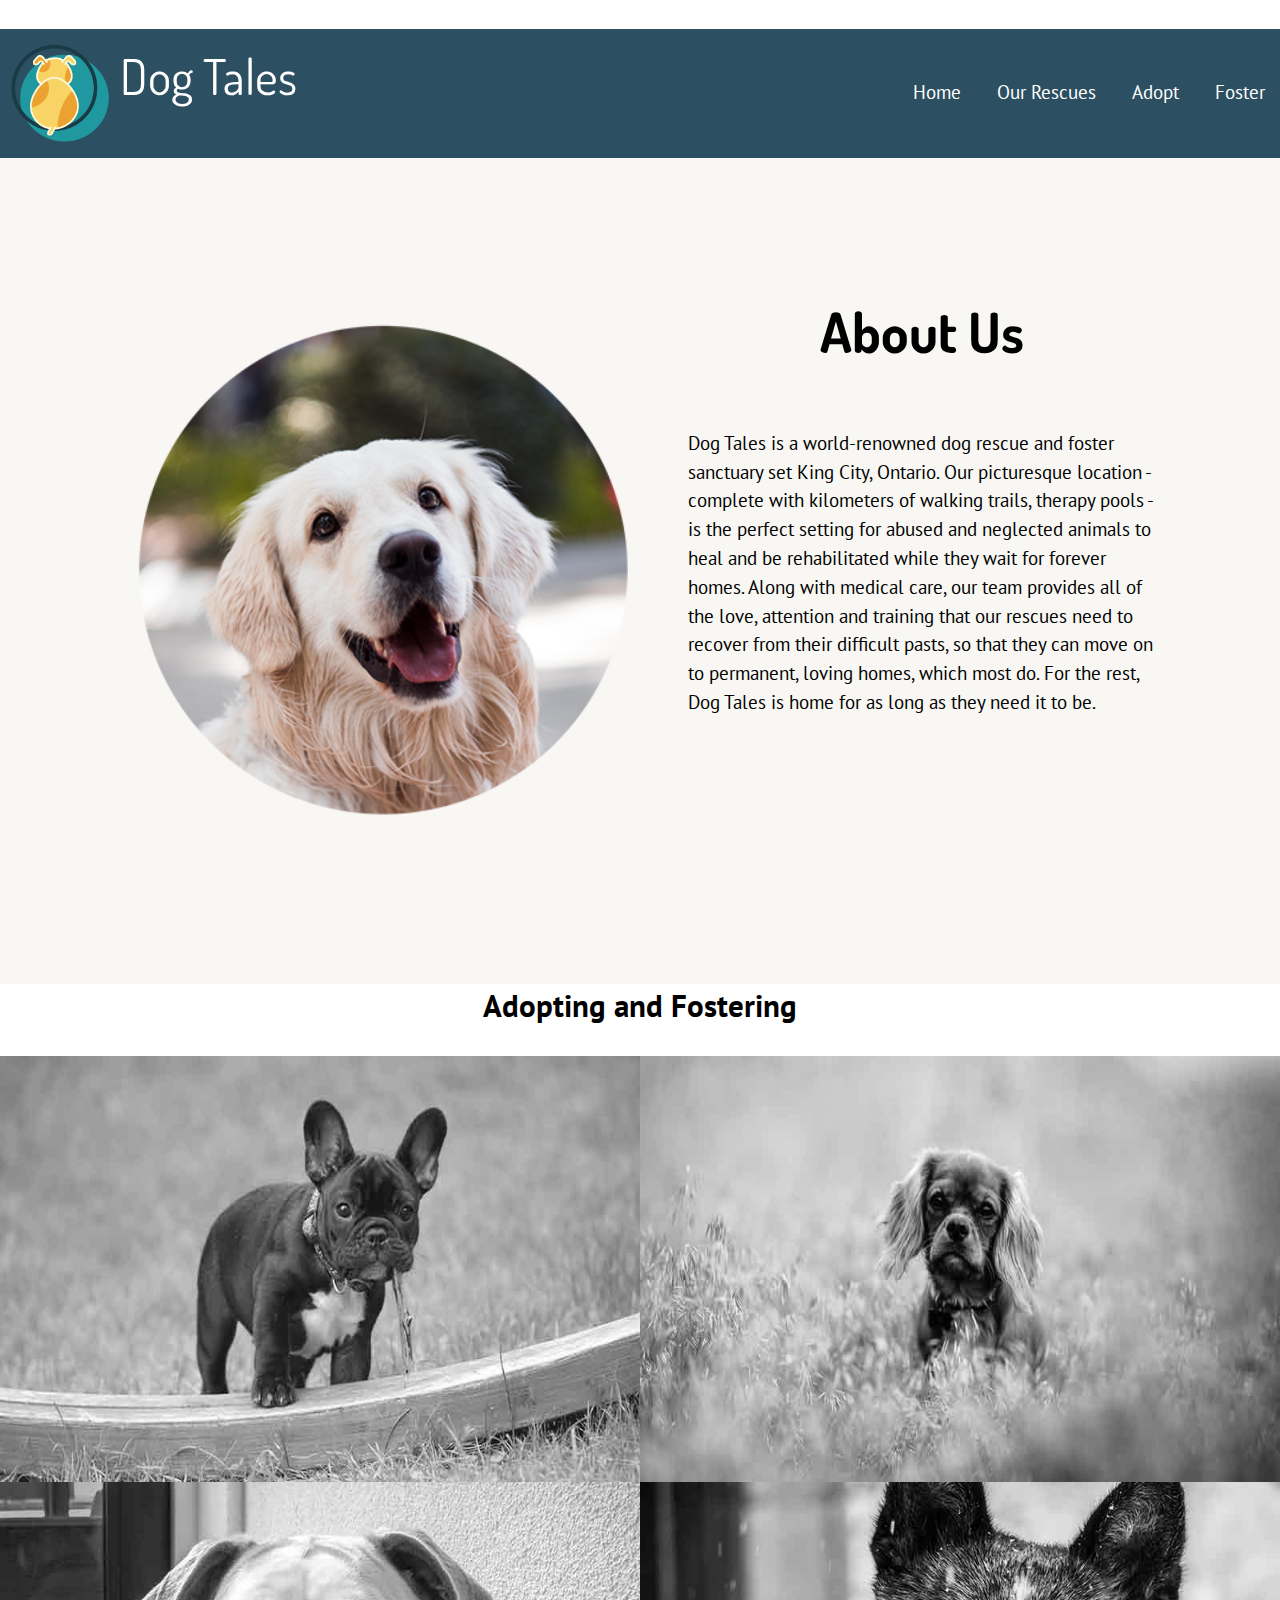
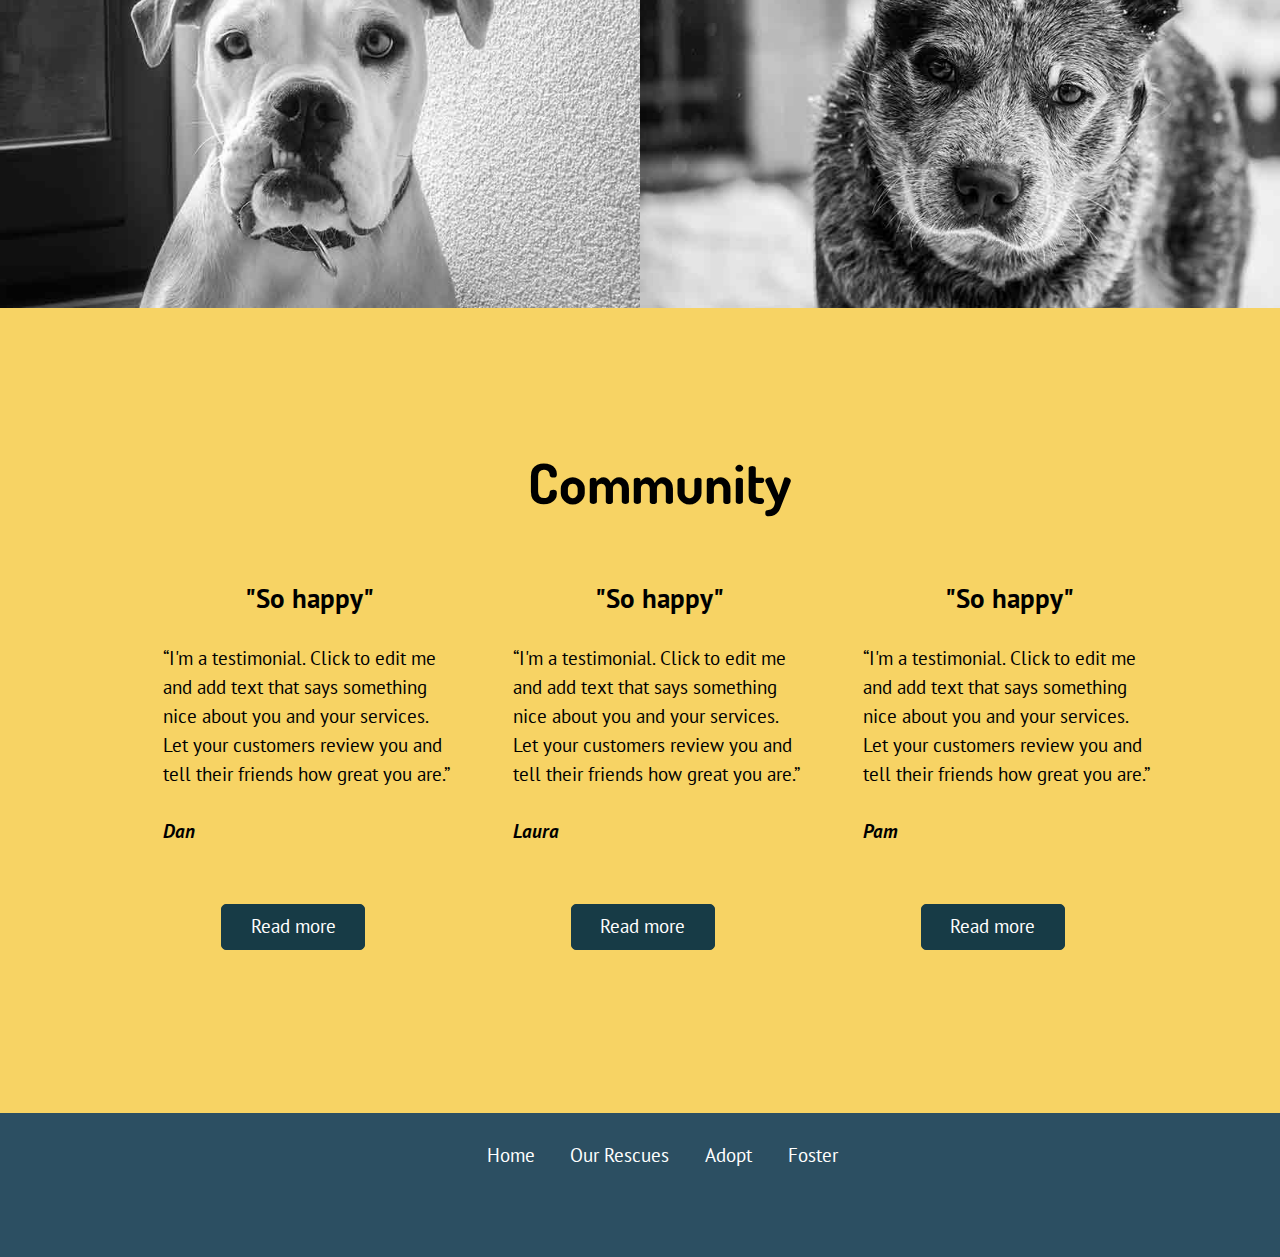
==== commit 39df853a: "Fix the icon image in nav to become a png" ====
--- a/index.html
+++ b/index.html
@@ -20,7 +20,7 @@
   </ul>
   <header class="grid grid-middle pad-t-1-2 pad-b-1-2" role="banner">
     <div class="unit xs-1 s-1 m-1-3 l-1-3">
-      <img src="images/dog-tales-logo.svg" alt="" class="logo">
+      <img src="images/dog-tales-logo.png" alt="" class="logo">
       <span class="nina pad-t-2 pad-1-2 dosis">Dog Tales</span>
     </div>
     <nav class="unit xs-1 s-1 m-2-3 l-2-3 nav pad-t" id="nav" tabindex="0" role="navigation">
--- a/css/main.css
+++ b/css/main.css
@@ -53,6 +53,11 @@
   border-radius: 5px;
   margin-left: 3em;
   margin-top: 3em;
+}
+
+.btn-2 {
+  margin-left: 1em;
+  margin-top: 1em;
 }
 
 .lab {
